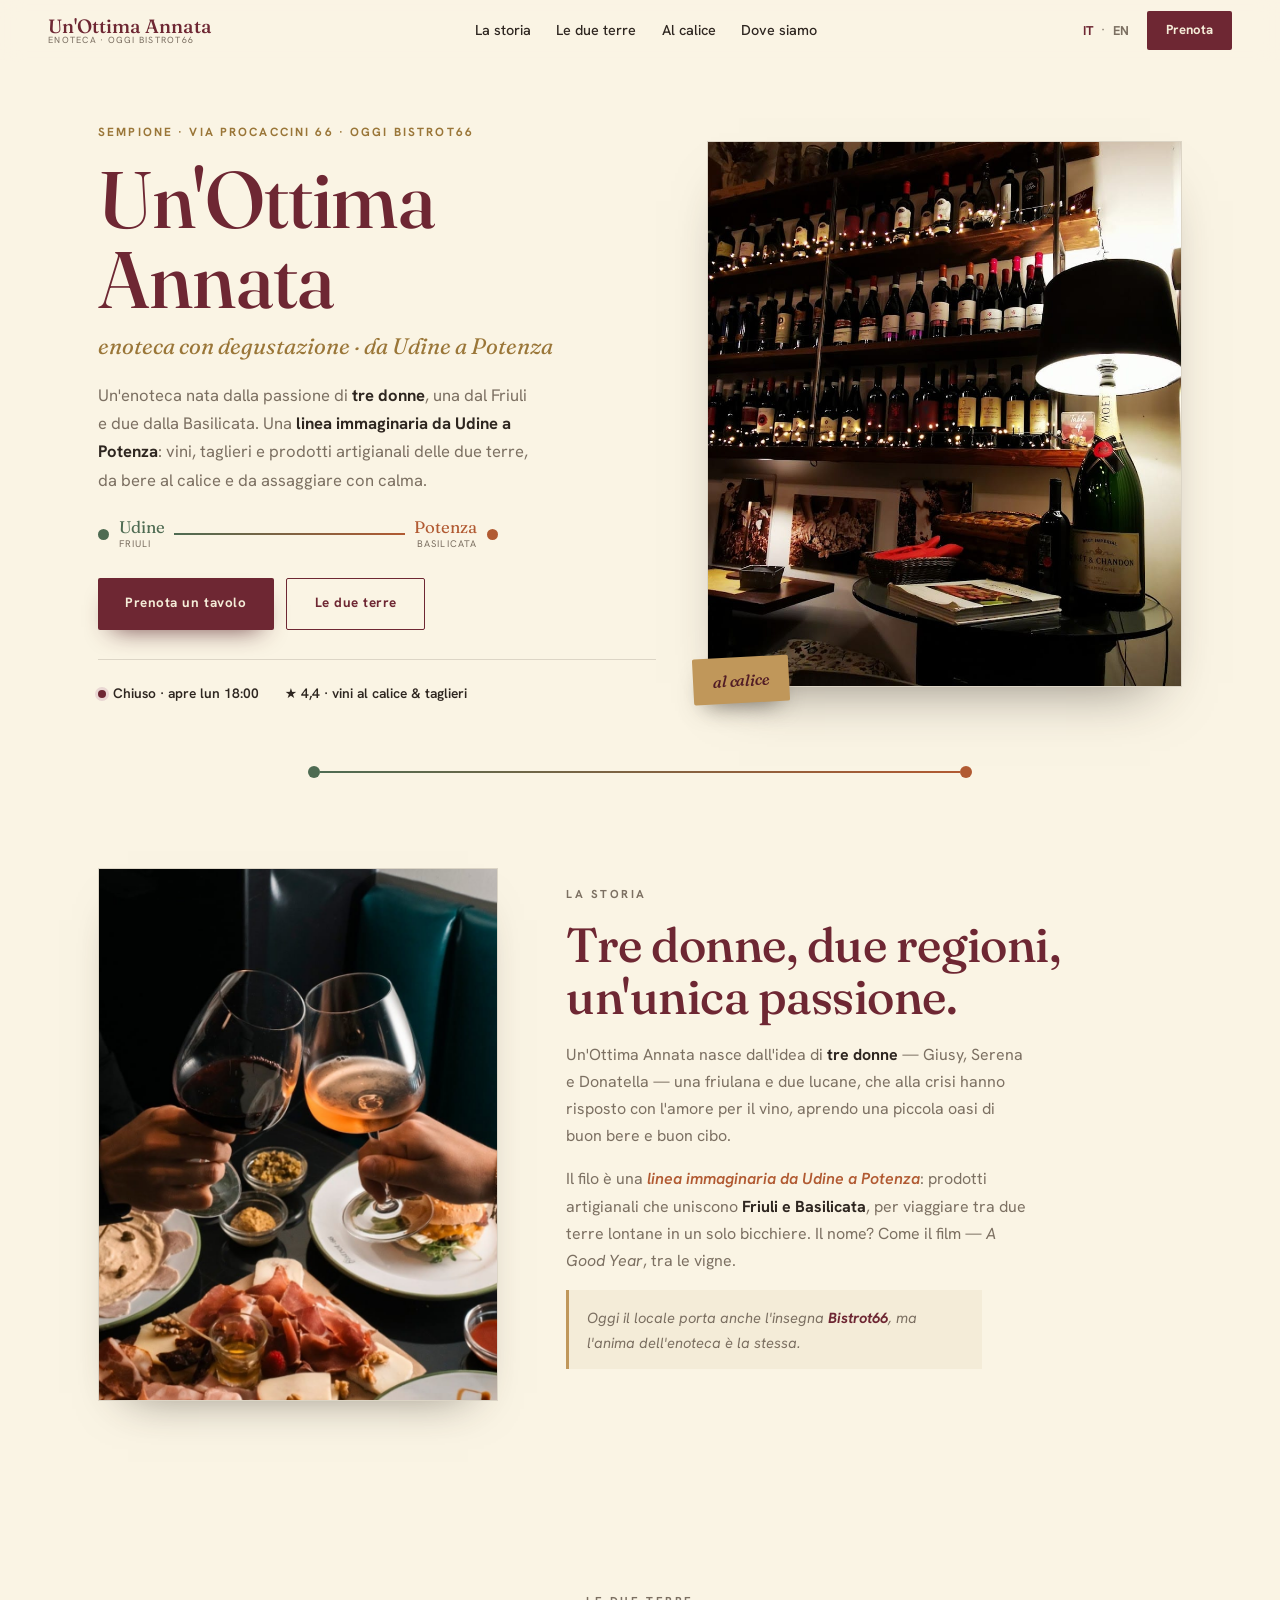
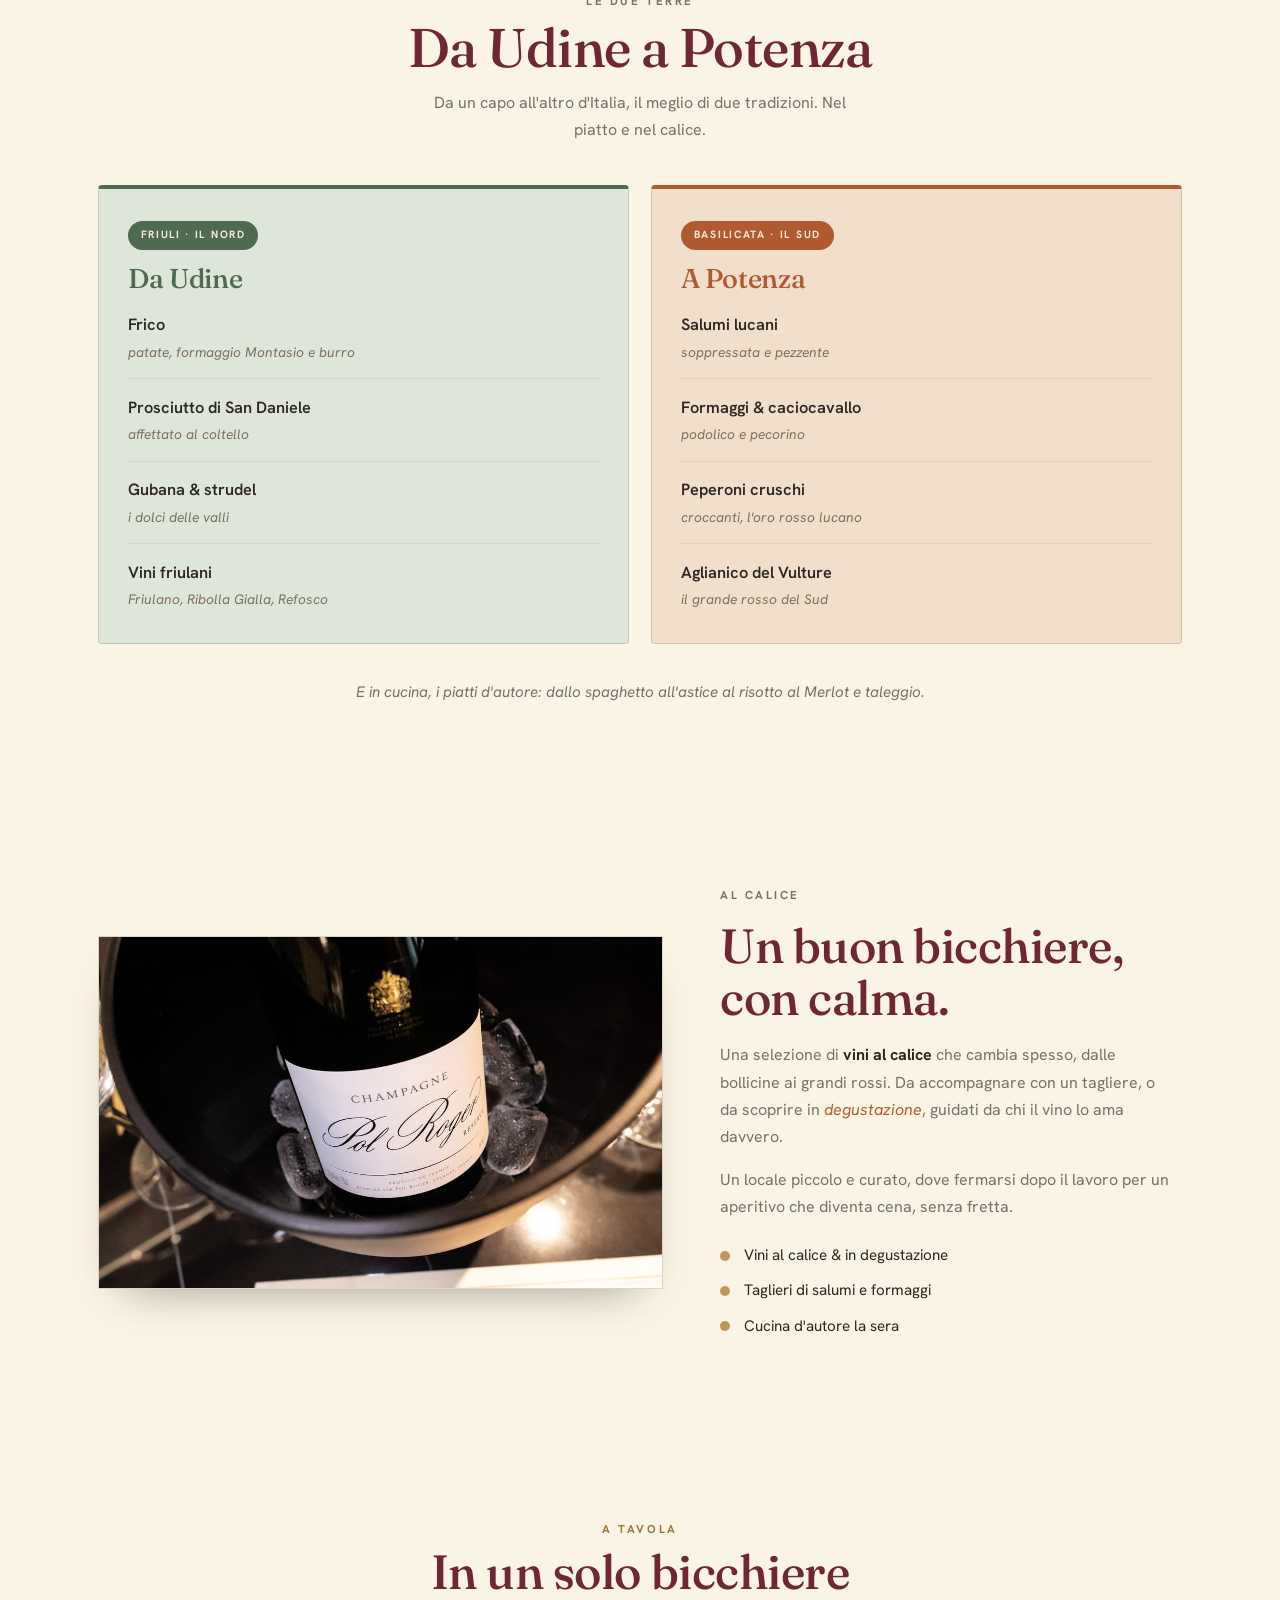
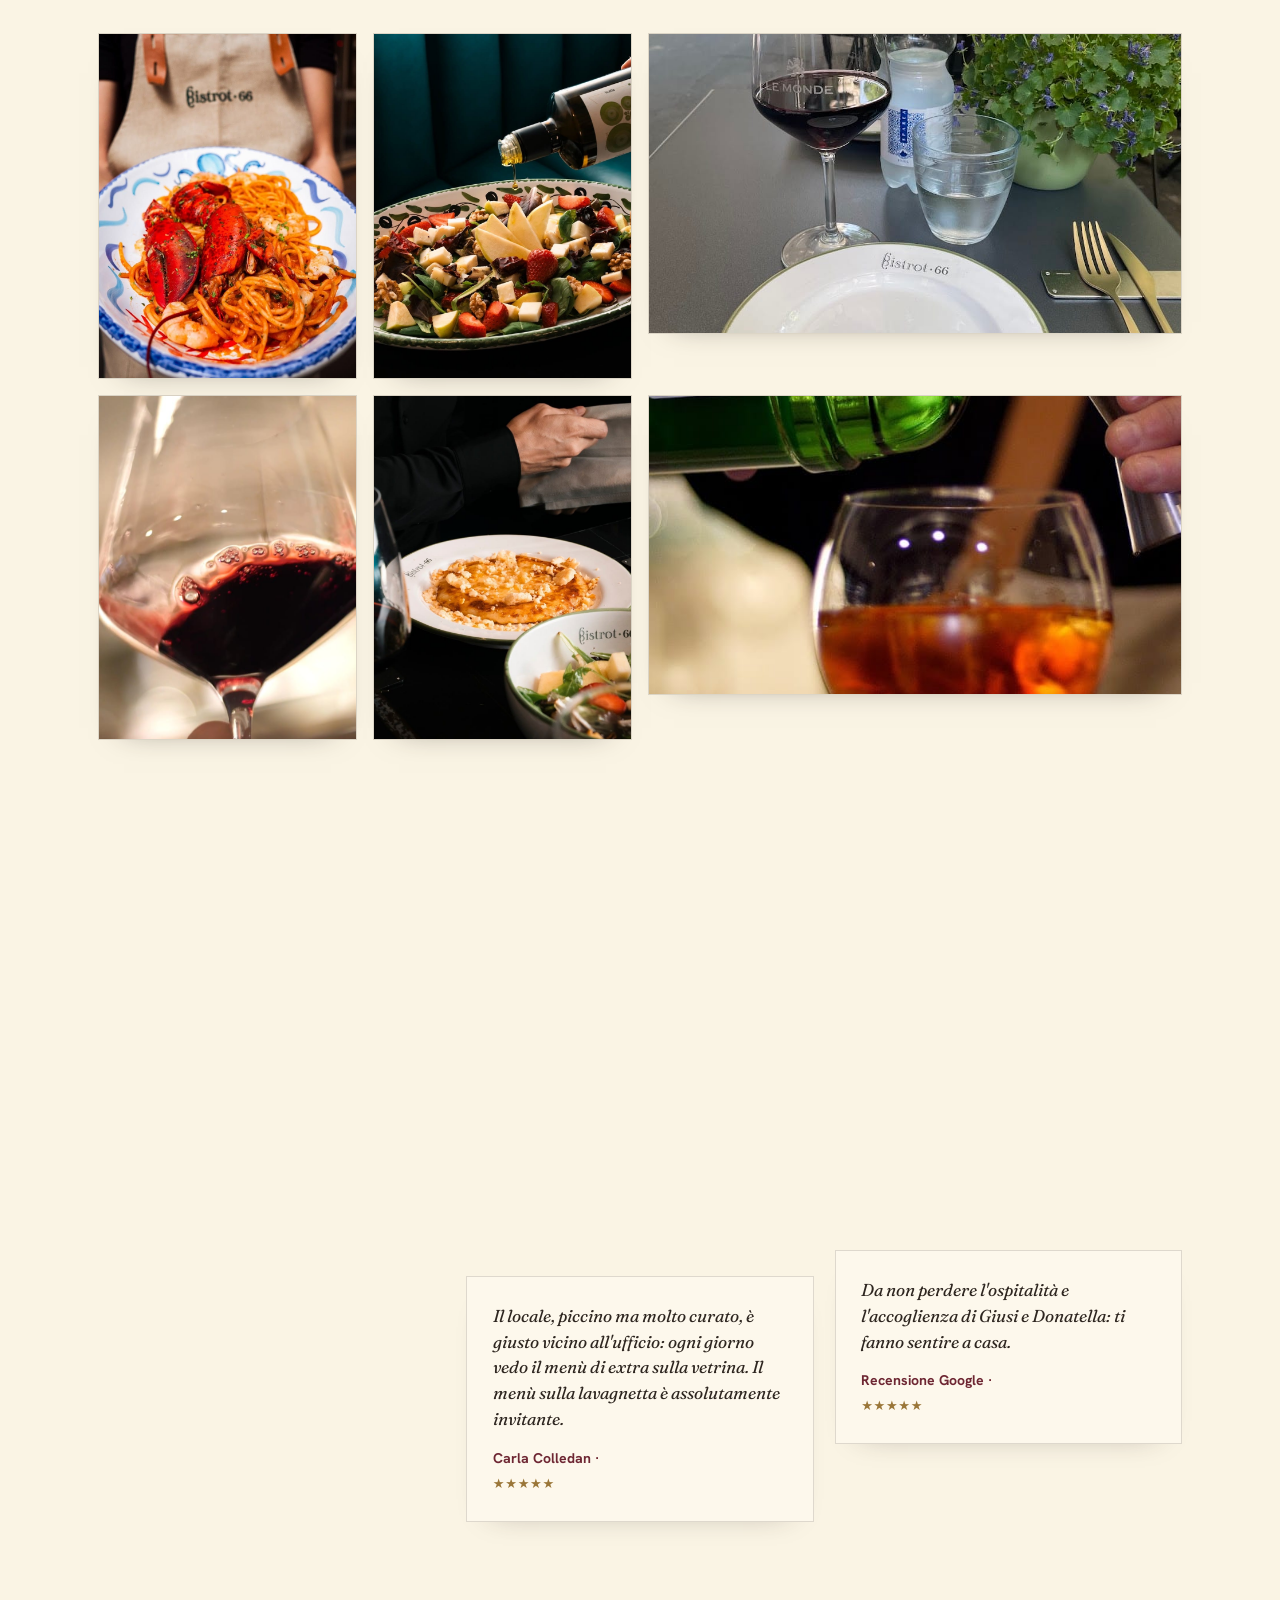
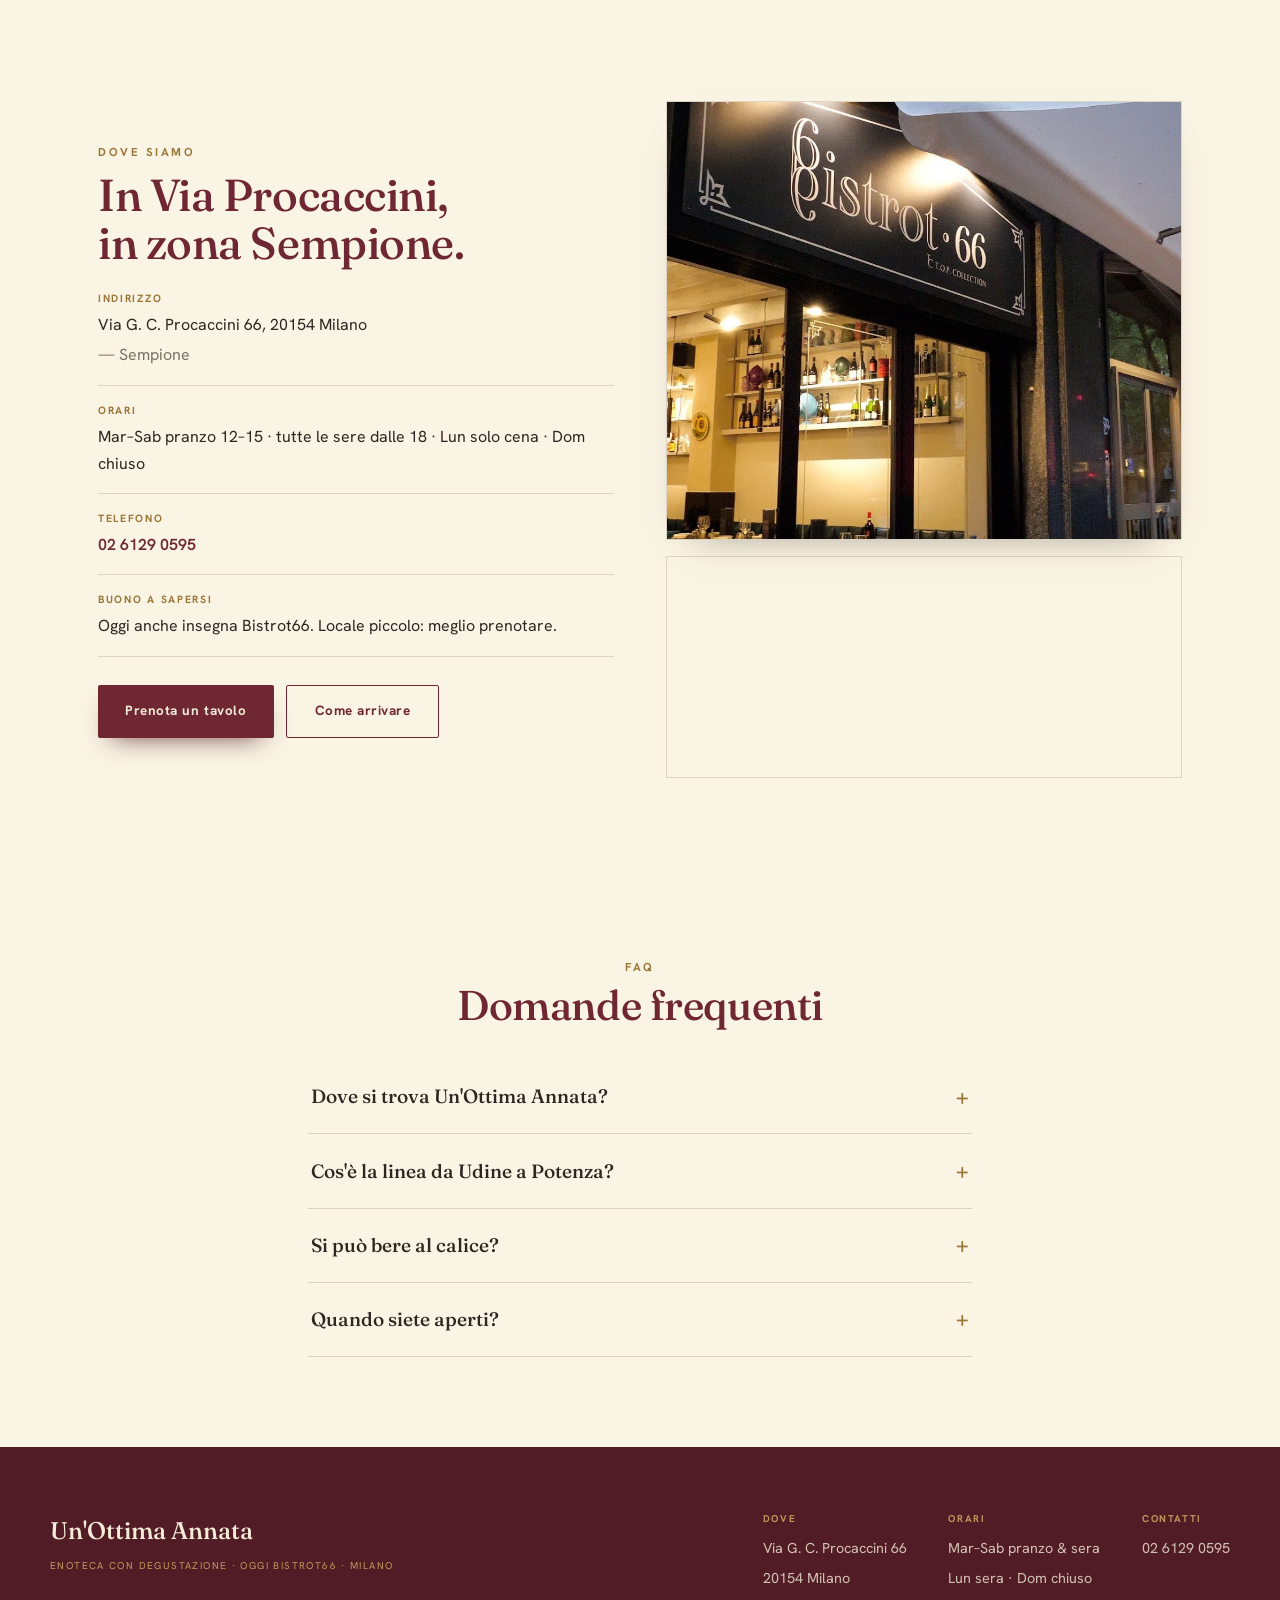
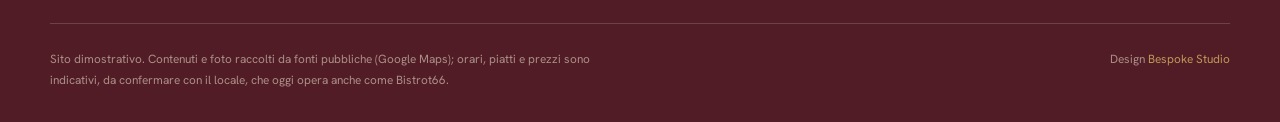
==== index.html @ d63e36a8 "Un'Ottima Annata — enoteca da Udine a Potenza (demo)" ====
<!DOCTYPE html>
<html lang="it">
<head>
<meta charset="UTF-8" />
<meta name="viewport" content="width=device-width, initial-scale=1.0" />
<title>Un'Ottima Annata — enoteca con degustazione, da Udine a Potenza · Milano</title>
<meta name="description" content="Un'Ottima Annata (oggi Bistrot66): enoteca con degustazione a conduzione femminile in Via Procaccini 66, Sempione, Milano. Una linea immaginaria da Udine a Potenza — vini, taglieri e prodotti artigianali di Friuli e Basilicata. Vini al calice e cucina d'autore. 4,4★." />
<link rel="canonical" href="https://rotenzark.github.io/un-ottima-annata/" />
<meta name="theme-color" content="#6E2733" />
<meta property="og:type" content="restaurant.restaurant" />
<meta property="og:site_name" content="Un'Ottima Annata" />
<meta property="og:title" content="Un'Ottima Annata — enoteca con degustazione, da Udine a Potenza" />
<meta property="og:description" content="Enoteca con degustazione a conduzione femminile. Una linea immaginaria da Udine a Potenza: vini e prodotti di Friuli e Basilicata. In Via Procaccini 66, oggi Bistrot66." />
<meta property="og:image" content="https://rotenzark.github.io/un-ottima-annata/img/og-image.jpg" />
<meta property="og:url" content="https://rotenzark.github.io/un-ottima-annata/" />
<meta property="og:locale" content="it_IT" />
<meta property="og:locale:alternate" content="en_US" />
<meta name="twitter:card" content="summary_large_image" />
<meta name="twitter:title" content="Un'Ottima Annata — da Udine a Potenza · Milano" />
<meta name="twitter:description" content="Enoteca con degustazione: vini e prodotti di Friuli e Basilicata. Via Procaccini 66, oggi Bistrot66." />
<meta name="twitter:image" content="https://rotenzark.github.io/un-ottima-annata/img/og-image.jpg" />
<link rel="icon" href="img/favicon.svg" type="image/svg+xml" />
<link rel="icon" href="img/favicon-32.png" sizes="32x32" type="image/png" />
<link rel="apple-touch-icon" href="img/apple-touch-icon.png" />
<link rel="preconnect" href="https://fonts.googleapis.com" />
<link rel="preconnect" href="https://fonts.gstatic.com" crossorigin />
<link href="https://fonts.googleapis.com/css2?family=Fraunces:ital,opsz,wght@0,9..144,400;0,9..144,500;0,9..144,600;1,9..144,400&family=Hanken+Grotesk:wght@400;500;600;700&display=swap" rel="stylesheet" />
<link rel="stylesheet" href="css/styles.css?v=1" />
<script type="application/ld+json">
{
  "@context": "https://schema.org", "@type": "Winery",
  "name": "Un'Ottima Annata",
  "alternateName": "Bistrot66",
  "description": "Enoteca con degustazione a conduzione femminile a Milano, in Via Procaccini 66 (oggi Bistrot66): una linea immaginaria da Udine a Potenza, con vini, taglieri e prodotti artigianali di Friuli e Basilicata, vini al calice e cucina d'autore.",
  "url": "https://rotenzark.github.io/un-ottima-annata/",
  "telephone": "+390261290595", "priceRange": "€€",
  "servesCuisine": ["Enoteca", "Friulana", "Lucana", "Italiana"],
  "image": "https://rotenzark.github.io/un-ottima-annata/img/wine-wall.jpg",
  "address": { "@type": "PostalAddress", "streetAddress": "Via Giulio Cesare Procaccini 66", "addressLocality": "Milano", "postalCode": "20154", "addressCountry": "IT" },
  "geo": { "@type": "GeoCoordinates", "latitude": 45.481353, "longitude": 9.166657 },
  "aggregateRating": { "@type": "AggregateRating", "ratingValue": "4.4", "reviewCount": "203" },
  "openingHoursSpecification": [
    { "@type": "OpeningHoursSpecification", "dayOfWeek": ["Tuesday","Wednesday","Thursday","Friday"], "opens": "12:00", "closes": "15:00" },
    { "@type": "OpeningHoursSpecification", "dayOfWeek": "Saturday", "opens": "12:00", "closes": "15:30" },
    { "@type": "OpeningHoursSpecification", "dayOfWeek": ["Monday","Tuesday","Wednesday","Thursday"], "opens": "18:00", "closes": "00:00" },
    { "@type": "OpeningHoursSpecification", "dayOfWeek": ["Friday","Saturday"], "opens": "18:00", "closes": "01:00" }
  ],
  "sameAs": ["https://bistrot66.it/", "https://www.facebook.com/enotecaunottimaannata/"]
}
</script>
<script type="application/ld+json">
{
  "@context": "https://schema.org", "@type": "FAQPage",
  "mainEntity": [
    { "@type": "Question", "name": "Dove si trova Un'Ottima Annata?", "acceptedAnswer": { "@type": "Answer", "text": "In Via Giulio Cesare Procaccini 66, in zona Sempione a Milano. Oggi il locale porta anche l'insegna Bistrot66." } },
    { "@type": "Question", "name": "Cos'è la linea da Udine a Potenza?", "acceptedAnswer": { "@type": "Answer", "text": "È l'idea con cui è nata l'enoteca: le fondatrici vengono dal Friuli e dalla Basilicata, e uniscono le due terre con vini e prodotti artigianali che vanno da Udine a Potenza — dal frico friulano ai salumi e formaggi lucani." } },
    { "@type": "Question", "name": "Si può bere al calice?", "acceptedAnswer": { "@type": "Answer", "text": "Sì: vini al calice in degustazione, oltre a taglieri e a una cucina d'autore che spazia dai piatti del territorio ai grandi classici." } },
    { "@type": "Question", "name": "Quando siete aperti?", "acceptedAnswer": { "@type": "Answer", "text": "Da martedì a sabato a pranzo (12–15) e tutte le sere dalle 18 a tarda notte; lunedì solo la sera. Domenica chiuso." } }
  ]
}
</script>
</head>
<body>

<div id="intro" aria-hidden="true">
  <div class="intro-mark"><span class="intro-line" aria-hidden="true"></span><span class="intro-name">Un'Ottima Annata</span><span class="intro-sub">enoteca · da Udine a Potenza</span></div>
  <button id="intro-skip" data-i18n="intro.skip">Entra →</button>
</div>

<header id="site-header">
  <a href="#top" class="brand" aria-label="Un'Ottima Annata — home">
    <span class="brand-txt"><b>Un'Ottima Annata</b><i data-i18n="brand.sub">enoteca · oggi Bistrot66</i></span>
  </a>
  <nav class="nav" aria-label="Navigazione">
    <a href="#storia" data-i18n="nav.storia">La storia</a>
    <a href="#terre" data-i18n="nav.terre">Le due terre</a>
    <a href="#calice" data-i18n="nav.calice">Al calice</a>
    <a href="#dove" data-i18n="nav.dove">Dove siamo</a>
  </nav>
  <div class="head-actions">
    <div class="lang" role="group" aria-label="Lingua"><button data-lang="it" class="active">IT</button><span>·</span><button data-lang="en">EN</button></div>
    <a class="btn-book" href="tel:+390261290595"><span data-i18n="cta.book">Prenota</span></a>
    <button id="burger" aria-label="Menu" aria-expanded="false"><span></span><span></span><span></span></button>
  </div>
</header>

<!-- HERO -->
<section id="top" class="hero">
  <div class="hero-copy">
    <p class="eyebrow reveal" data-i18n="hero.eyebrow">Sempione · Via Procaccini 66 · oggi Bistrot66</p>
    <h1 class="hero-title reveal reveal-d1">Un'Ottima<br>Annata</h1>
    <p class="hero-tag reveal reveal-d1" data-i18n="hero.tag">enoteca con degustazione · da Udine a Potenza</p>
    <p class="hero-sub reveal reveal-d2" data-i18n="hero.sub">Un'enoteca nata dalla passione di <b>tre donne</b>, una dal Friuli e due dalla Basilicata. Una <b>linea immaginaria da Udine a Potenza</b>: vini, taglieri e prodotti artigianali delle due terre, da bere al calice e da assaggiare con calma.</p>
    <div class="hero-line reveal reveal-d2" aria-hidden="true">
      <span class="hl-dot hl-friuli"></span><span class="hl-label hl-label--l">Udine<i>Friuli</i></span>
      <span class="hl-track"></span>
      <span class="hl-label hl-label--r">Potenza<i>Basilicata</i></span><span class="hl-dot hl-basilicata"></span>
    </div>
    <div class="hero-cta reveal reveal-d3">
      <a class="btn btn-solid" href="tel:+390261290595" data-i18n="hero.cta1">Prenota un tavolo</a>
      <a class="btn btn-line" href="#terre" data-i18n="hero.cta2">Le due terre</a>
    </div>
    <div class="hero-facts reveal reveal-d3">
      <span class="hf-live"><span id="live-dot"></span> <span id="live-text" data-i18n="hero.live">Controllo orari…</span></span>
      <span data-i18n="hero.f2">★ 4,4 · vini al calice &amp; taglieri</span>
    </div>
  </div>
  <div class="hero-media reveal reveal-d2">
    <figure class="hero-photo"><img src="img/wine-wall.jpg" alt="La parete dei vini dell'enoteca" width="900" height="1200" fetchpriority="high" /></figure>
    <span class="hero-badge" aria-hidden="true" data-i18n="hero.badge">al calice</span>
  </div>
</section>

<div class="line-rule" aria-hidden="true"><span class="lr-dot lr-friuli"></span><span class="lr-track"></span><span class="lr-dot lr-basilicata"></span></div>

<!-- STORIA -->
<section id="storia" class="section storia">
  <figure class="storia-photo reveal"><img src="img/toast.jpg" alt="Un brindisi all'enoteca" width="960" height="1200" loading="lazy" /></figure>
  <div class="storia-copy reveal reveal-d1">
    <p class="kicker" data-i18n="storia.kicker">La storia</p>
    <h2 data-i18n="storia.h2">Tre donne, due regioni,<br>un'unica passione.</h2>
    <p data-i18n="storia.p1">Un'Ottima Annata nasce dall'idea di <b>tre donne</b> — Giusy, Serena e Donatella — una friulana e due lucane, che alla crisi hanno risposto con l'amore per il vino, aprendo una piccola oasi di buon bere e buon cibo.</p>
    <p data-i18n="storia.p2">Il filo è una <em>linea immaginaria da Udine a Potenza</em>: prodotti artigianali che uniscono <b>Friuli e Basilicata</b>, per viaggiare tra due terre lontane in un solo bicchiere. Il nome? Come il film — <i>A Good Year</i>, tra le vigne.</p>
    <p class="storia-note" data-i18n="storia.note">Oggi il locale porta anche l'insegna <b>Bistrot66</b>, ma l'anima dell'enoteca è la stessa.</p>
  </div>
</section>

<!-- LE DUE TERRE · signature -->
<section id="terre" class="section terre">
  <div class="terre-head reveal">
    <p class="kicker" data-i18n="terre.kicker">Le due terre</p>
    <h2 data-i18n="terre.h2">Da Udine a Potenza</h2>
    <p data-i18n="terre.sub">Da un capo all'altro d'Italia, il meglio di due tradizioni. Nel piatto e nel calice.</p>
  </div>
  <div class="terre-grid">
    <div class="terra terra-friuli reveal">
      <span class="terra-tag" data-i18n="terra.friuli">Friuli · il Nord</span>
      <h3 data-i18n="terra.friuli.h">Da Udine</h3>
      <ul class="terra-list">
        <li><b data-i18n="tf.1t">Frico</b><span data-i18n="tf.1p">patate, formaggio Montasio e burro</span></li>
        <li><b data-i18n="tf.2t">Prosciutto di San Daniele</b><span data-i18n="tf.2p">affettato al coltello</span></li>
        <li><b data-i18n="tf.3t">Gubana &amp; strudel</b><span data-i18n="tf.3p">i dolci delle valli</span></li>
        <li><b data-i18n="tf.4t">Vini friulani</b><span data-i18n="tf.4p">Friulano, Ribolla Gialla, Refosco</span></li>
      </ul>
    </div>
    <div class="terra terra-basilicata reveal reveal-d1">
      <span class="terra-tag" data-i18n="terra.basilicata">Basilicata · il Sud</span>
      <h3 data-i18n="terra.basilicata.h">A Potenza</h3>
      <ul class="terra-list">
        <li><b data-i18n="tb.1t">Salumi lucani</b><span data-i18n="tb.1p">soppressata e pezzente</span></li>
        <li><b data-i18n="tb.2t">Formaggi &amp; caciocavallo</b><span data-i18n="tb.2p">podolico e pecorino</span></li>
        <li><b data-i18n="tb.3t">Peperoni cruschi</b><span data-i18n="tb.3p">croccanti, l'oro rosso lucano</span></li>
        <li><b data-i18n="tb.4t">Aglianico del Vulture</b><span data-i18n="tb.4p">il grande rosso del Sud</span></li>
      </ul>
    </div>
  </div>
  <p class="terre-note" data-i18n="terre.note">E in cucina, i piatti d'autore: dallo spaghetto all'astice al risotto al Merlot e taleggio.</p>
</section>

<!-- AL CALICE -->
<section id="calice" class="section calice">
  <figure class="calice-photo reveal"><img src="img/champagne.jpg" alt="Una bottiglia in fresco" width="1600" height="901" loading="lazy" /></figure>
  <div class="calice-copy reveal reveal-d1">
    <p class="kicker" data-i18n="calice.kicker">Al calice</p>
    <h2 data-i18n="calice.h2">Un buon bicchiere,<br>con calma.</h2>
    <p data-i18n="calice.p1">Una selezione di <b>vini al calice</b> che cambia spesso, dalle bollicine ai grandi rossi. Da accompagnare con un tagliere, o da scoprire in <em>degustazione</em>, guidati da chi il vino lo ama davvero.</p>
    <p data-i18n="calice.p2">Un locale piccolo e curato, dove fermarsi dopo il lavoro per un aperitivo che diventa cena, senza fretta.</p>
    <ul class="calice-tags">
      <li data-i18n="cl.1">Vini al calice &amp; in degustazione</li>
      <li data-i18n="cl.2">Taglieri di salumi e formaggi</li>
      <li data-i18n="cl.3">Cucina d'autore la sera</li>
    </ul>
  </div>
</section>

<!-- GALLERY -->
<section id="gallery" class="section gallery">
  <div class="gallery-head reveal"><p class="kicker" data-i18n="gallery.kicker">A tavola</p><h2 data-i18n="gallery.h2">In un solo bicchiere</h2></div>
  <div class="gallery-grid">
    <figure class="g-item" data-full="img/astice.jpg"><img src="img/astice.jpg" alt="Spaghetti all'astice" width="960" height="1200" loading="lazy" /></figure>
    <figure class="g-item" data-full="img/salad.jpg"><img src="img/salad.jpg" alt="Insalata con frutta e formaggio" width="960" height="1200" loading="lazy" /></figure>
    <figure class="g-item g-wide" data-full="img/table.jpg"><img src="img/table.jpg" alt="Il tavolo apparecchiato con il vino" width="900" height="1200" loading="lazy" /></figure>
    <figure class="g-item" data-full="img/red-wine.jpg"><img src="img/red-wine.jpg" alt="Un calice di rosso" width="675" height="1200" loading="lazy" /></figure>
    <figure class="g-item" data-full="img/pasta.jpg"><img src="img/pasta.jpg" alt="Un primo con un calice di vino" width="960" height="1200" loading="lazy" /></figure>
    <figure class="g-item g-wide" data-full="img/pour.jpg"><img src="img/pour.jpg" alt="Un calice versato al banco" width="675" height="1200" loading="lazy" /></figure>
  </div>
</section>

<!-- RECENSIONI -->
<section id="recensioni" class="section recensioni">
  <div class="rev-head reveal"><p class="kicker" data-i18n="rev.kicker">Le voci</p><h2 data-i18n="rev.h2">4,4 ★ · «intimo e accogliente»</h2></div>
  <div class="rev-grid">
    <blockquote class="rev reveal"><p>Se cerchi un posto dove mangiare davvero bene in una posizione eccellente, è una scelta che non delude. Il locale è intimo e accogliente, perfetto per un'esperienza rilassata ma curata nei dettagli.</p><cite>Silvia Maggioni · <span>★★★★★</span></cite></blockquote>
    <blockquote class="rev reveal reveal-d1"><p>Location accogliente, cibo delizioso con proposte che spaziano dalla cucina italiana a quella internazionale. Un piccolo indirizzo da tenere stretto.</p><cite>Matteo Muscella · <span>★★★★★</span></cite></blockquote>
    <blockquote class="rev reveal reveal-d2"><p>Il locale, piccino ma molto curato, è giusto vicino all'ufficio: ogni giorno vedo il menù di extra sulla vetrina. Il menù sulla lavagnetta è assolutamente invitante.</p><cite>Carla Colledan · <span>★★★★★</span></cite></blockquote>
    <blockquote class="rev reveal"><p>Enoteca con vini pregiati, cibi e taglieri ottimi. Tornerò di sicuro con le mie amiche.</p><cite data-i18n="rev.g1">Recensione Google · <span>★★★★★</span></cite></blockquote>
    <blockquote class="rev reveal reveal-d1"><p>Da non perdere l'ospitalità e l'accoglienza di Giusi e Donatella: ti fanno sentire a casa.</p><cite data-i18n="rev.g2">Recensione Google · <span>★★★★★</span></cite></blockquote>
  </div>
</section>

<!-- DOVE -->
<section id="dove" class="section dove">
  <div class="dove-grid">
    <div class="dove-info reveal">
      <p class="kicker" data-i18n="dove.kicker">Dove siamo</p>
      <h2 data-i18n="dove.h2">In Via Procaccini,<br>in zona Sempione.</h2>
      <ul class="dove-list">
        <li><b data-i18n="dove.addr">Indirizzo</b> Via G. C. Procaccini 66, 20154 Milano <span class="dim" data-i18n="dove.addr2">— Sempione</span></li>
        <li><b data-i18n="dove.hours">Orari</b> <span data-i18n="dove.hoursv">Mar–Sab pranzo 12–15 · tutte le sere dalle 18 · Lun solo cena · Dom chiuso</span></li>
        <li><b data-i18n="dove.phone">Telefono</b> <a href="tel:+390261290595">02 6129 0595</a></li>
        <li><b data-i18n="dove.note">Buono a sapersi</b> <span data-i18n="dove.notev">Oggi anche insegna Bistrot66. Locale piccolo: meglio prenotare.</span></li>
      </ul>
      <div class="dove-cta">
        <a class="btn btn-solid" href="tel:+390261290595" data-i18n="dove.call">Prenota un tavolo</a>
        <a class="btn btn-line" href="https://www.google.com/maps/dir/?api=1&destination=Bistrot66+Via+Procaccini+66+Milano" target="_blank" rel="noopener" data-i18n="dove.route">Come arrivare</a>
      </div>
    </div>
    <div class="dove-side reveal">
      <figure class="dove-photo"><img src="img/facciata.jpg" alt="L'ingresso del locale in Via Procaccini (insegna Bistrot66)" width="960" height="1200" loading="lazy" /></figure>
      <div class="dove-map"><iframe title="Mappa Un'Ottima Annata / Bistrot66" src="https://www.google.com/maps?q=Bistrot66+Via+Procaccini+66+Milano&output=embed" loading="lazy" referrerpolicy="no-referrer-when-downgrade"></iframe></div>
    </div>
  </div>
</section>

<!-- FAQ -->
<section id="faq" class="section faq">
  <div class="faq-head reveal"><p class="kicker">FAQ</p><h2 data-i18n="faq.h2">Domande frequenti</h2></div>
  <div class="faq-list reveal">
    <details><summary data-i18n="faq.q1">Dove si trova Un'Ottima Annata?</summary><p data-i18n="faq.a1">In Via Giulio Cesare Procaccini 66, in zona Sempione a Milano. Oggi il locale porta anche l'insegna Bistrot66.</p></details>
    <details><summary data-i18n="faq.q2">Cos'è la linea da Udine a Potenza?</summary><p data-i18n="faq.a2">È l'idea con cui è nata l'enoteca: le fondatrici vengono dal Friuli e dalla Basilicata, e uniscono le due terre con vini e prodotti artigianali che vanno da Udine a Potenza — dal frico friulano ai salumi e formaggi lucani.</p></details>
    <details><summary data-i18n="faq.q3">Si può bere al calice?</summary><p data-i18n="faq.a3">Sì: vini al calice in degustazione, oltre a taglieri e a una cucina d'autore che spazia dai piatti del territorio ai grandi classici.</p></details>
    <details><summary data-i18n="faq.q4">Quando siete aperti?</summary><p data-i18n="faq.a4">Da martedì a sabato a pranzo (12–15) e tutte le sere dalle 18 a tarda notte; lunedì solo la sera. Domenica chiuso.</p></details>
  </div>
</section>

<footer id="site-footer">
  <div class="foot-main">
    <div class="foot-brand"><b>Un'Ottima Annata</b><i data-i18n="foot.sub">Enoteca con degustazione · oggi Bistrot66 · Milano</i></div>
    <div class="foot-cols">
      <div><b data-i18n="foot.where">Dove</b><span>Via G. C. Procaccini 66</span><span>20154 Milano</span></div>
      <div><b data-i18n="foot.hours">Orari</b><span data-i18n="foot.hours2">Mar–Sab pranzo &amp; sera</span><span data-i18n="foot.hours3">Lun sera · Dom chiuso</span></div>
      <div><b data-i18n="foot.contact">Contatti</b><a href="tel:+390261290595">02 6129 0595</a></div>
    </div>
  </div>
  <div class="foot-bottom">
    <p data-i18n="foot.disclaimer">Sito dimostrativo. Contenuti e foto raccolti da fonti pubbliche (Google Maps); orari, piatti e prezzi sono indicativi, da confermare con il locale, che oggi opera anche come Bistrot66.</p>
    <p class="foot-credit">Design <a href="https://bespokestud.io" target="_blank" rel="noopener">Bespoke Studio</a></p>
  </div>
</footer>

<nav class="action-bar" aria-label="Azioni rapide">
  <a href="tel:+390261290595"><span data-i18n="ab.call">Prenota</span></a>
  <a href="#terre"><span data-i18n="ab.terre">Le due terre</span></a>
  <a href="https://www.google.com/maps/dir/?api=1&destination=Bistrot66+Via+Procaccini+66+Milano" target="_blank" rel="noopener"><span data-i18n="ab.route">Indicazioni</span></a>
</nav>

<div id="lightbox" aria-hidden="true"><button id="lb-close" aria-label="Chiudi">✕</button><img id="lb-img" src="" alt="" /></div>
<script src="js/main.js?v=1"></script>
</body>
</html>
---- css/styles.css ----
/* ===== UN'OTTIMA ANNATA · styles.css ===== */
:root{
  --wine:#6E2733; --wine-deep:#511C25; --wine-soft:#EAD7D3;
  --friuli:#4E6B52; --friuli-soft:#DEE6DA;
  --basilicata:#B15A32; --basilicata-soft:#F1DECB;
  --cream:#F4ECD8; --paper:#FAF4E4; --card:#FDF8EC;
  --gold:#C0975A; --gold-deep:#9A7638;
  --ink:#2E2620; --muted:#7C7062; --line:rgba(46,38,32,.15);
  --disp:'Fraunces',Georgia,serif;
  --sans:'Hanken Grotesk',system-ui,-apple-system,sans-serif;
  --wrap:1180px;
}
*{margin:0;padding:0;box-sizing:border-box}
html{scroll-behavior:smooth;overflow-x:clip;-webkit-text-size-adjust:100%}
body{font-family:var(--sans);background:var(--paper);color:var(--ink);line-height:1.7;-webkit-font-smoothing:antialiased;overflow-x:clip}
img{max-width:100%;display:block}
a{color:inherit;text-decoration:none}
h1,h2,h3{font-family:var(--disp);font-weight:500;line-height:1.08;letter-spacing:-.01em}
em{font-style:italic}
.section{padding:clamp(3.2rem,7vw,6rem) clamp(1.15rem,5vw,3rem);max-width:var(--wrap);margin:0 auto;overflow-x:clip}
.kicker{font-family:var(--sans);font-size:.72rem;font-weight:700;letter-spacing:.22em;text-transform:uppercase;color:var(--gold-deep)}
.eyebrow{font-family:var(--sans);font-size:.74rem;font-weight:700;letter-spacing:.18em;text-transform:uppercase;color:var(--gold-deep)}

/* Udine <-> Potenza line signature */
.line-rule{max-width:760px;margin:0 auto;display:flex;align-items:center;padding:0 clamp(1.15rem,5vw,3rem)}
.lr-track{flex:1;height:2px;background:linear-gradient(90deg,var(--friuli),var(--basilicata))}
.lr-dot{width:12px;height:12px;border-radius:50%;flex:none}
.lr-friuli{background:var(--friuli)}.lr-basilicata{background:var(--basilicata)}
.hero-line{display:flex;align-items:center;gap:.6rem;margin-top:1.6rem;max-width:400px}
.hl-track{flex:1;height:2px;background:linear-gradient(90deg,var(--friuli),var(--basilicata))}
.hl-dot{width:11px;height:11px;border-radius:50%;flex:none}
.hl-friuli{background:var(--friuli)}.hl-basilicata{background:var(--basilicata)}
.hl-label{display:flex;flex-direction:column;font-family:var(--disp);font-size:1.05rem;color:var(--ink);line-height:1}
.hl-label i{font-family:var(--sans);font-style:normal;font-size:.6rem;letter-spacing:.12em;text-transform:uppercase;color:var(--muted);margin-top:.2rem}
.hl-label--l{color:var(--friuli)}.hl-label--r{color:var(--basilicata);text-align:right}

/* buttons */
.btn{display:inline-flex;align-items:center;gap:.5rem;font-family:var(--sans);font-weight:700;font-size:.84rem;letter-spacing:.04em;padding:.85rem 1.7rem;border-radius:2px;transition:transform .18s,background .18s,color .18s,box-shadow .18s;cursor:pointer;white-space:nowrap}
.btn-solid{background:var(--wine);color:var(--cream);box-shadow:0 12px 26px -14px rgba(81,28,37,.9)}
.btn-solid:hover{background:var(--wine-deep);transform:translateY(-2px)}
.btn-line{border:1.5px solid var(--wine);color:var(--wine)}
.btn-line:hover{background:var(--wine);color:var(--cream);transform:translateY(-2px)}

/* ===== INTRO ===== */
#intro{position:fixed;inset:0;z-index:120;background:var(--wine-deep);display:flex;flex-direction:column;align-items:center;justify-content:center;gap:.9rem;transition:opacity .7s ease,visibility .7s}
#intro.done{opacity:0;visibility:hidden}
.intro-mark{display:flex;flex-direction:column;align-items:center;gap:.4rem;animation:fadeUp .8s ease both;text-align:center}
.intro-line{width:120px;height:2px;background:linear-gradient(90deg,var(--friuli),var(--basilicata));position:relative}
.intro-line::before,.intro-line::after{content:"";position:absolute;top:50%;transform:translateY(-50%);width:9px;height:9px;border-radius:50%}
.intro-line::before{left:-4px;background:var(--friuli)}.intro-line::after{right:-4px;background:var(--basilicata)}
.intro-name{font-family:var(--disp);font-weight:500;font-size:clamp(2rem,6vw,3.2rem);color:var(--cream)}
.intro-sub{font-family:var(--sans);font-size:.78rem;letter-spacing:.24em;text-transform:uppercase;color:var(--gold)}
#intro-skip{margin-top:.4rem;background:none;border:1px solid rgba(244,236,216,.4);color:var(--cream);padding:.5rem 1.3rem;border-radius:2px;font-family:var(--sans);font-weight:600;font-size:.84rem;cursor:pointer;transition:background .2s}
#intro-skip:hover{background:rgba(244,236,216,.14)}
@keyframes fadeUp{from{opacity:0;transform:translateY(12px)}to{opacity:1;transform:none}}

/* ===== HEADER ===== */
#site-header{position:sticky;top:0;z-index:90;display:flex;align-items:center;justify-content:space-between;gap:1rem;padding:.7rem clamp(1.15rem,5vw,3rem);background:rgba(250,244,228,.92);backdrop-filter:blur(11px);border-bottom:1px solid transparent;transition:border-color .3s}
#site-header.scrolled{border-color:var(--line)}
.brand-txt{display:flex;flex-direction:column;line-height:1.05}
.brand-txt b{font-family:var(--disp);font-size:1.2rem;font-weight:500;color:var(--wine)}
.brand-txt i{font-family:var(--sans);font-style:normal;font-size:.56rem;letter-spacing:.14em;text-transform:uppercase;color:var(--muted)}
.nav{display:flex;gap:1.6rem}
.nav a{font-size:.9rem;font-weight:500;color:var(--ink);position:relative;padding:.2rem 0}
.nav a::after{content:"";position:absolute;left:0;bottom:-2px;width:0;height:2px;background:var(--gold);transition:width .25s}
.nav a:hover::after{width:100%}
.head-actions{display:flex;align-items:center;gap:.9rem}
.lang{display:flex;align-items:center;gap:.3rem;font-size:.8rem;color:var(--muted)}
.lang button{background:none;border:none;font-family:var(--sans);font-weight:700;font-size:.8rem;color:var(--muted);cursor:pointer;padding:.1rem .2rem}
.lang button.active{color:var(--wine)}
.btn-book{background:var(--wine);color:var(--cream);padding:.5rem 1.2rem;border-radius:2px;font-family:var(--sans);font-size:.82rem;font-weight:700;transition:background .2s,transform .2s}
.btn-book:hover{background:var(--wine-deep);transform:translateY(-1px)}
#burger{display:none;flex-direction:column;gap:5px;background:none;border:none;cursor:pointer;padding:.3rem}
#burger span{width:23px;height:2px;background:var(--ink);transition:.3s}
#burger[aria-expanded="true"] span:nth-child(1){transform:translateY(7px) rotate(45deg)}
#burger[aria-expanded="true"] span:nth-child(2){opacity:0}
#burger[aria-expanded="true"] span:nth-child(3){transform:translateY(-7px) rotate(-45deg)}

/* ===== HERO ===== */
.hero{max-width:var(--wrap);margin:0 auto;padding:clamp(2rem,5vw,3.8rem) clamp(1.15rem,5vw,3rem);display:grid;grid-template-columns:1.08fr .92fr;gap:clamp(1.6rem,4vw,3.4rem);align-items:center}
.eyebrow{margin-bottom:1rem}
.hero-title{font-family:var(--disp);font-weight:500;font-size:clamp(2.8rem,7vw,5rem);color:var(--wine);line-height:1}
.hero-tag{font-family:var(--disp);font-style:italic;font-size:clamp(1.05rem,2.4vw,1.4rem);color:var(--gold-deep);margin-top:.5rem}
.hero-sub{font-size:1.04rem;color:var(--muted);max-width:48ch;margin-top:1rem}
.hero-sub b{color:var(--ink)}
.hero-cta{display:flex;gap:.8rem;flex-wrap:wrap;margin-top:1.8rem}
.hero-facts{display:flex;gap:1.6rem;flex-wrap:wrap;margin-top:1.8rem;padding-top:1.4rem;border-top:1px solid var(--line);font-size:.86rem;font-weight:600}
.hf-live{display:inline-flex;align-items:center;gap:.45rem}
#live-dot{width:8px;height:8px;border-radius:50%;background:var(--muted);flex:none}
#live-dot.open{background:var(--friuli);box-shadow:0 0 0 3px var(--friuli-soft)}
#live-dot.closed{background:var(--wine);box-shadow:0 0 0 3px var(--wine-soft)}
.hero-media{position:relative}
.hero-photo{overflow:hidden;aspect-ratio:4/4.6;box-shadow:0 28px 56px -32px rgba(46,38,32,.6);border:1px solid var(--line)}
.hero-photo img{width:100%;height:100%;object-fit:cover}
.hero-badge{position:absolute;left:-14px;bottom:-16px;background:var(--gold);color:var(--wine-deep);font-family:var(--disp);font-style:italic;font-weight:500;font-size:1rem;padding:.6rem 1.2rem;border-radius:2px;box-shadow:0 12px 24px -12px rgba(46,38,32,.7);transform:rotate(-3deg)}

/* ===== STORIA ===== */
.storia{display:grid;grid-template-columns:.8fr 1.2fr;gap:clamp(1.8rem,5vw,3.6rem);align-items:center}
.storia-photo{overflow:hidden;aspect-ratio:3/4;box-shadow:0 22px 46px -30px rgba(46,38,32,.6);border:1px solid var(--line);max-width:400px}
.storia-photo img{width:100%;height:100%;object-fit:cover}
.storia-copy h2{font-size:clamp(2rem,4.8vw,3rem);color:var(--wine);margin:.7rem 0 1.1rem}
.storia-copy p{color:var(--muted);margin-bottom:1rem;max-width:52ch}
.storia-copy b{color:var(--ink)}
.storia-copy em{color:var(--basilicata);font-style:italic;font-weight:600}
.storia-note{font-size:.92rem;color:var(--muted);font-style:italic;padding:.9rem 1.1rem;background:var(--cream);border-left:3px solid var(--gold);margin-top:.4rem!important}
.storia-note b{color:var(--wine)}

/* ===== LE DUE TERRE ===== */
.terre-head{text-align:center;margin-bottom:2.6rem}
.terre-head h2{font-size:clamp(2.2rem,5.5vw,3.4rem);color:var(--wine);margin-top:.5rem}
.terre-head p{color:var(--muted);max-width:50ch;margin:.7rem auto 0}
.terre-grid{display:grid;grid-template-columns:1fr 1fr;gap:1.4rem;position:relative}
.terra{border-radius:4px;padding:1.9rem 1.8rem 2rem;border:1px solid var(--line)}
.terra-friuli{background:var(--friuli-soft);border-top:4px solid var(--friuli)}
.terra-basilicata{background:var(--basilicata-soft);border-top:4px solid var(--basilicata)}
.terra-tag{display:inline-block;font-family:var(--sans);font-size:.66rem;font-weight:700;letter-spacing:.16em;text-transform:uppercase;padding:.35rem .8rem;border-radius:999px;margin-bottom:.9rem}
.terra-friuli .terra-tag{background:var(--friuli);color:var(--cream)}
.terra-basilicata .terra-tag{background:var(--basilicata);color:var(--cream)}
.terra h3{font-family:var(--disp);font-size:1.7rem;margin-bottom:1.1rem}
.terra-friuli h3{color:var(--friuli)}
.terra-basilicata h3{color:var(--basilicata)}
.terra-list{list-style:none;display:flex;flex-direction:column;gap:.9rem}
.terra-list li{display:flex;flex-direction:column;gap:.1rem;padding-bottom:.9rem;border-bottom:1px dotted var(--line)}
.terra-list li:last-child{border-bottom:none;padding-bottom:0}
.terra-list b{font-family:var(--sans);font-weight:600;font-size:1.02rem;color:var(--ink)}
.terra-list span{font-size:.86rem;color:var(--muted);font-style:italic}
.terre-note{text-align:center;margin-top:2.2rem;font-size:.95rem;color:var(--muted);font-style:italic}

/* ===== AL CALICE ===== */
.calice{display:grid;grid-template-columns:1.1fr .9fr;gap:clamp(1.8rem,5vw,3.6rem);align-items:center}
.calice-photo{overflow:hidden;aspect-ratio:16/10;box-shadow:0 22px 46px -30px rgba(46,38,32,.6);border:1px solid var(--line)}
.calice-photo img{width:100%;height:100%;object-fit:cover}
.calice-copy h2{font-size:clamp(2rem,4.6vw,3rem);color:var(--wine);margin:.7rem 0 1.1rem}
.calice-copy p{color:var(--muted);margin-bottom:1rem;max-width:50ch}
.calice-copy b{color:var(--ink)}
.calice-copy em{color:var(--basilicata);font-style:italic}
.calice-tags{list-style:none;display:flex;flex-direction:column;gap:.6rem;margin-top:1.4rem}
.calice-tags li{font-size:.95rem;color:var(--ink);padding-left:1.5rem;position:relative}
.calice-tags li::before{content:"";position:absolute;left:0;top:.5em;width:10px;height:10px;border-radius:50%;background:var(--gold)}

/* ===== GALLERY ===== */
.gallery-head{text-align:center;margin-bottom:2.2rem}
.gallery-head h2{font-size:clamp(2rem,5vw,3rem);color:var(--wine);margin-top:.5rem}
.gallery-grid{display:grid;grid-template-columns:repeat(4,1fr);gap:1rem}
.g-item{overflow:hidden;cursor:pointer;aspect-ratio:3/4;box-shadow:0 14px 30px -26px rgba(46,38,32,.55);border:1px solid var(--line)}
.g-item.g-wide{grid-column:span 2;aspect-ratio:16/9}
.g-item img{width:100%;height:100%;object-fit:cover;transition:transform .5s}
.g-item:hover img{transform:scale(1.05)}

/* ===== RECENSIONI ===== */
.recensioni{text-align:center}
.rev-head{margin-bottom:2.4rem}
.rev-head h2{font-size:clamp(1.8rem,4.6vw,2.9rem);color:var(--wine);margin-top:.5rem}
.rev-grid{columns:3;column-gap:1.3rem;text-align:left}
.rev{break-inside:avoid;margin-bottom:1.3rem;background:var(--card);border:1px solid var(--line);padding:1.6rem;box-shadow:0 14px 30px -26px rgba(46,38,32,.4)}
.rev p{font-family:var(--disp);font-size:1.08rem;line-height:1.5;color:var(--ink);margin-bottom:.9rem;font-style:italic}
.rev cite{font-style:normal;font-family:var(--sans);font-weight:700;font-size:.88rem;color:var(--wine);display:flex;flex-direction:column;gap:.15rem}
.rev cite span{color:var(--gold-deep);letter-spacing:.05em;font-size:.82rem}

/* ===== DOVE ===== */
.dove-grid{display:grid;grid-template-columns:1fr 1fr;gap:clamp(1.6rem,4vw,3.4rem);align-items:center}
.dove-info h2{font-size:clamp(1.8rem,4.4vw,2.8rem);color:var(--wine);margin:.6rem 0 1.4rem}
.dove-list{list-style:none;display:flex;flex-direction:column;gap:1rem;margin-bottom:1.8rem}
.dove-list li{display:flex;flex-direction:column;gap:.2rem;font-size:1rem;padding-bottom:1rem;border-bottom:1px solid var(--line)}
.dove-list b{font-family:var(--sans);font-size:.66rem;font-weight:700;letter-spacing:.16em;text-transform:uppercase;color:var(--gold-deep)}
.dove-list a{color:var(--wine);font-weight:600}
.dove-list .dim{color:var(--muted)}
.dove-cta{display:flex;gap:.8rem;flex-wrap:wrap}
.dove-side{display:flex;flex-direction:column;gap:1rem}
.dove-photo{overflow:hidden;aspect-ratio:4/3.4;box-shadow:0 18px 40px -30px rgba(46,38,32,.6);border:1px solid var(--line)}
.dove-photo img{width:100%;height:100%;object-fit:cover}
.dove-map{overflow:hidden;border:1px solid var(--line)}
.dove-map iframe{width:100%;height:100%;min-height:220px;border:0;display:block;filter:sepia(.12) saturate(1.05)}

/* ===== FAQ ===== */
.faq{max-width:760px}
.faq-head{text-align:center;margin-bottom:2rem}
.faq-head h2{font-size:clamp(1.8rem,4vw,2.6rem);color:var(--wine);margin-top:.4rem}
.faq-list details{border-bottom:1px solid var(--line);padding:1.1rem .2rem}
.faq-list summary{font-family:var(--disp);font-size:1.2rem;font-weight:500;color:var(--ink);cursor:pointer;list-style:none;display:flex;justify-content:space-between;align-items:center;gap:1rem}
.faq-list summary::-webkit-details-marker{display:none}
.faq-list summary::after{content:"+";font-family:var(--sans);color:var(--gold-deep);font-size:1.4rem;transition:transform .25s}
.faq-list details[open] summary::after{transform:rotate(45deg)}
.faq-list p{color:var(--muted);margin-top:.7rem;font-size:.98rem}

/* ===== FOOTER ===== */
#site-footer{background:var(--wine-deep);color:rgba(244,236,216,.8);padding:clamp(2.6rem,6vw,4rem) clamp(1.15rem,5vw,3rem) 2rem}
.foot-main{max-width:var(--wrap);margin:0 auto;display:flex;justify-content:space-between;gap:2rem;flex-wrap:wrap;padding-bottom:2rem;border-bottom:1px solid rgba(244,236,216,.18)}
.foot-brand{display:flex;flex-direction:column;gap:.4rem}
.foot-brand b{font-family:var(--disp);font-size:1.5rem;color:var(--cream);font-weight:500}
.foot-brand i{font-family:var(--sans);font-style:normal;font-size:.62rem;letter-spacing:.14em;text-transform:uppercase;color:var(--gold)}
.foot-cols{display:flex;gap:2.6rem;flex-wrap:wrap}
.foot-cols div{display:flex;flex-direction:column;gap:.35rem}
.foot-cols b{font-size:.62rem;font-weight:700;letter-spacing:.16em;text-transform:uppercase;color:var(--gold);margin-bottom:.2rem}
.foot-cols span,.foot-cols a{font-size:.9rem;color:rgba(244,236,216,.8)}
.foot-cols a:hover{color:var(--cream)}
.foot-bottom{max-width:var(--wrap);margin:1.6rem auto 0;display:flex;justify-content:space-between;gap:1rem;flex-wrap:wrap}
.foot-bottom p{font-size:.74rem;color:rgba(244,236,216,.55);max-width:82ch}
.foot-credit a{color:var(--gold)}

/* ===== ACTION BAR ===== */
.action-bar{display:none;position:fixed;bottom:0;left:0;right:0;z-index:80;background:var(--wine-deep);border-top:1px solid rgba(244,236,216,.16)}
.action-bar a{flex:1;text-align:center;padding:.85rem .3rem;font-family:var(--sans);font-size:.82rem;font-weight:700;color:var(--cream);border-right:1px solid rgba(244,236,216,.14)}
.action-bar a:last-child{border-right:none}

/* ===== LIGHTBOX ===== */
#lightbox{position:fixed;inset:0;z-index:130;background:rgba(46,38,32,.96);display:flex;align-items:center;justify-content:center;padding:2rem;opacity:0;visibility:hidden;transition:opacity .3s,visibility .3s}
#lightbox.open{opacity:1;visibility:visible}
#lightbox img{max-width:92vw;max-height:88vh;border:1px solid rgba(244,236,216,.2)}
#lb-close{position:absolute;top:1.3rem;right:1.6rem;background:none;border:none;color:var(--cream);font-size:2rem;cursor:pointer;line-height:1}

/* ===== REVEAL ===== */
.reveal{opacity:0;transform:translateY(24px);transition:opacity .8s cubic-bezier(.2,.7,.2,1),transform .8s cubic-bezier(.2,.7,.2,1)}
.reveal.in{opacity:1;transform:none}
.reveal-d1{transition-delay:.1s}.reveal-d2{transition-delay:.2s}.reveal-d3{transition-delay:.3s}

/* ===== RESPONSIVE ===== */
@media(max-width:900px){
  .nav{position:fixed;inset:0 0 0 auto;width:min(78vw,320px);flex-direction:column;justify-content:center;gap:1.9rem;background:var(--wine-deep);padding:2rem;transform:translateX(100%);transition:transform .35s;z-index:95}
  .nav.open{transform:none}
  .nav a{color:var(--cream);font-size:1.4rem;font-family:var(--disp)}
  .nav a::after{background:var(--gold)}
  #burger{display:flex}
  .hero{grid-template-columns:1fr;gap:2.4rem}
  .hero-photo{aspect-ratio:4/3.4;max-width:520px}
  .storia{grid-template-columns:1fr}
  .storia-photo{max-width:100%;aspect-ratio:16/10}
  .terre-grid{grid-template-columns:1fr}
  .calice{grid-template-columns:1fr}
  .gallery-grid{grid-template-columns:repeat(2,1fr)}
  .g-item.g-wide{grid-column:span 2}
  .dove-grid{grid-template-columns:1fr}
  .rev-grid{columns:2}
  .action-bar{display:flex}
  #site-footer{padding-bottom:5rem}
}
@media(max-width:560px){
  .nav{width:100%}
  .btn-book{display:none}
  .gallery-grid{grid-template-columns:1fr}
  .g-item,.g-item.g-wide{grid-column:span 1;aspect-ratio:16/10}
  .rev-grid{columns:1}
  .hero-line{max-width:100%}
}

/* ===== REDUCED MOTION ===== */
@media(prefers-reduced-motion:reduce){
  *{animation:none!important;transition:none!important}
  .reveal{opacity:1;transform:none}
  html{scroll-behavior:auto}
}
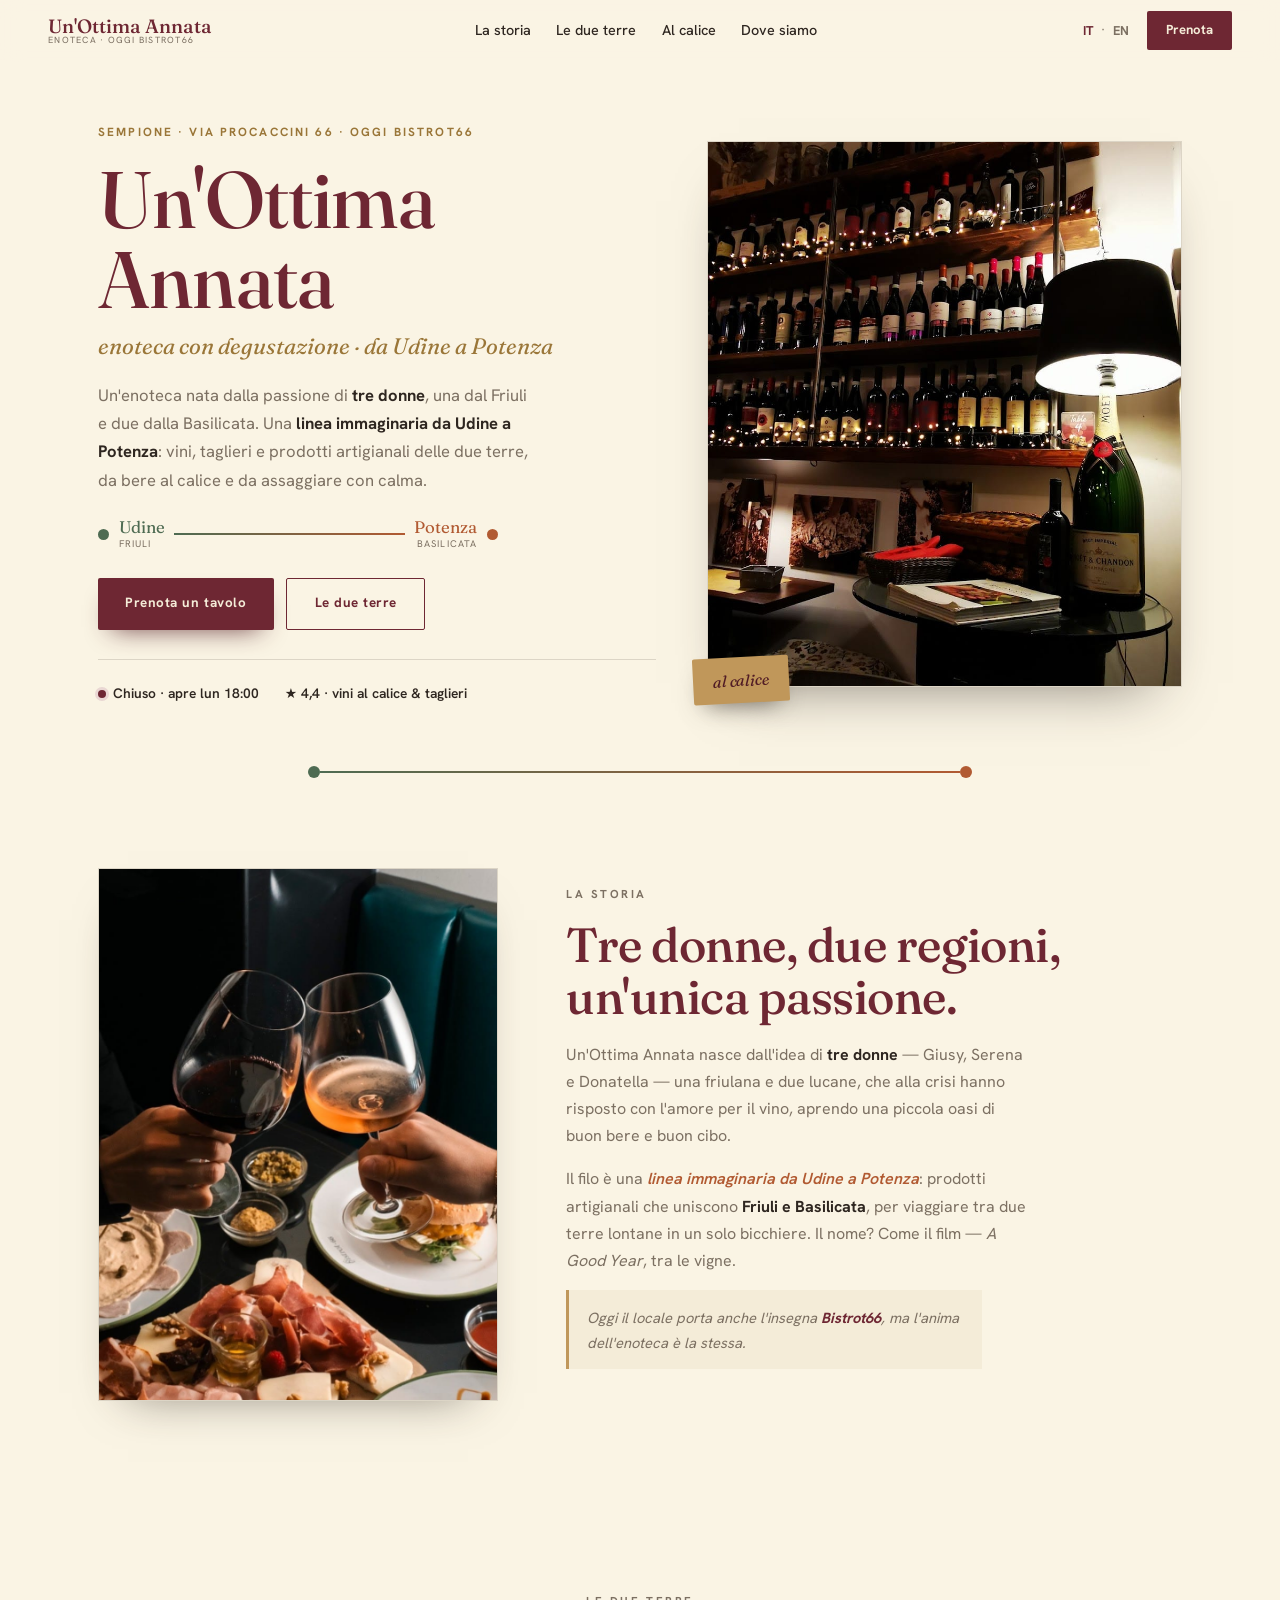
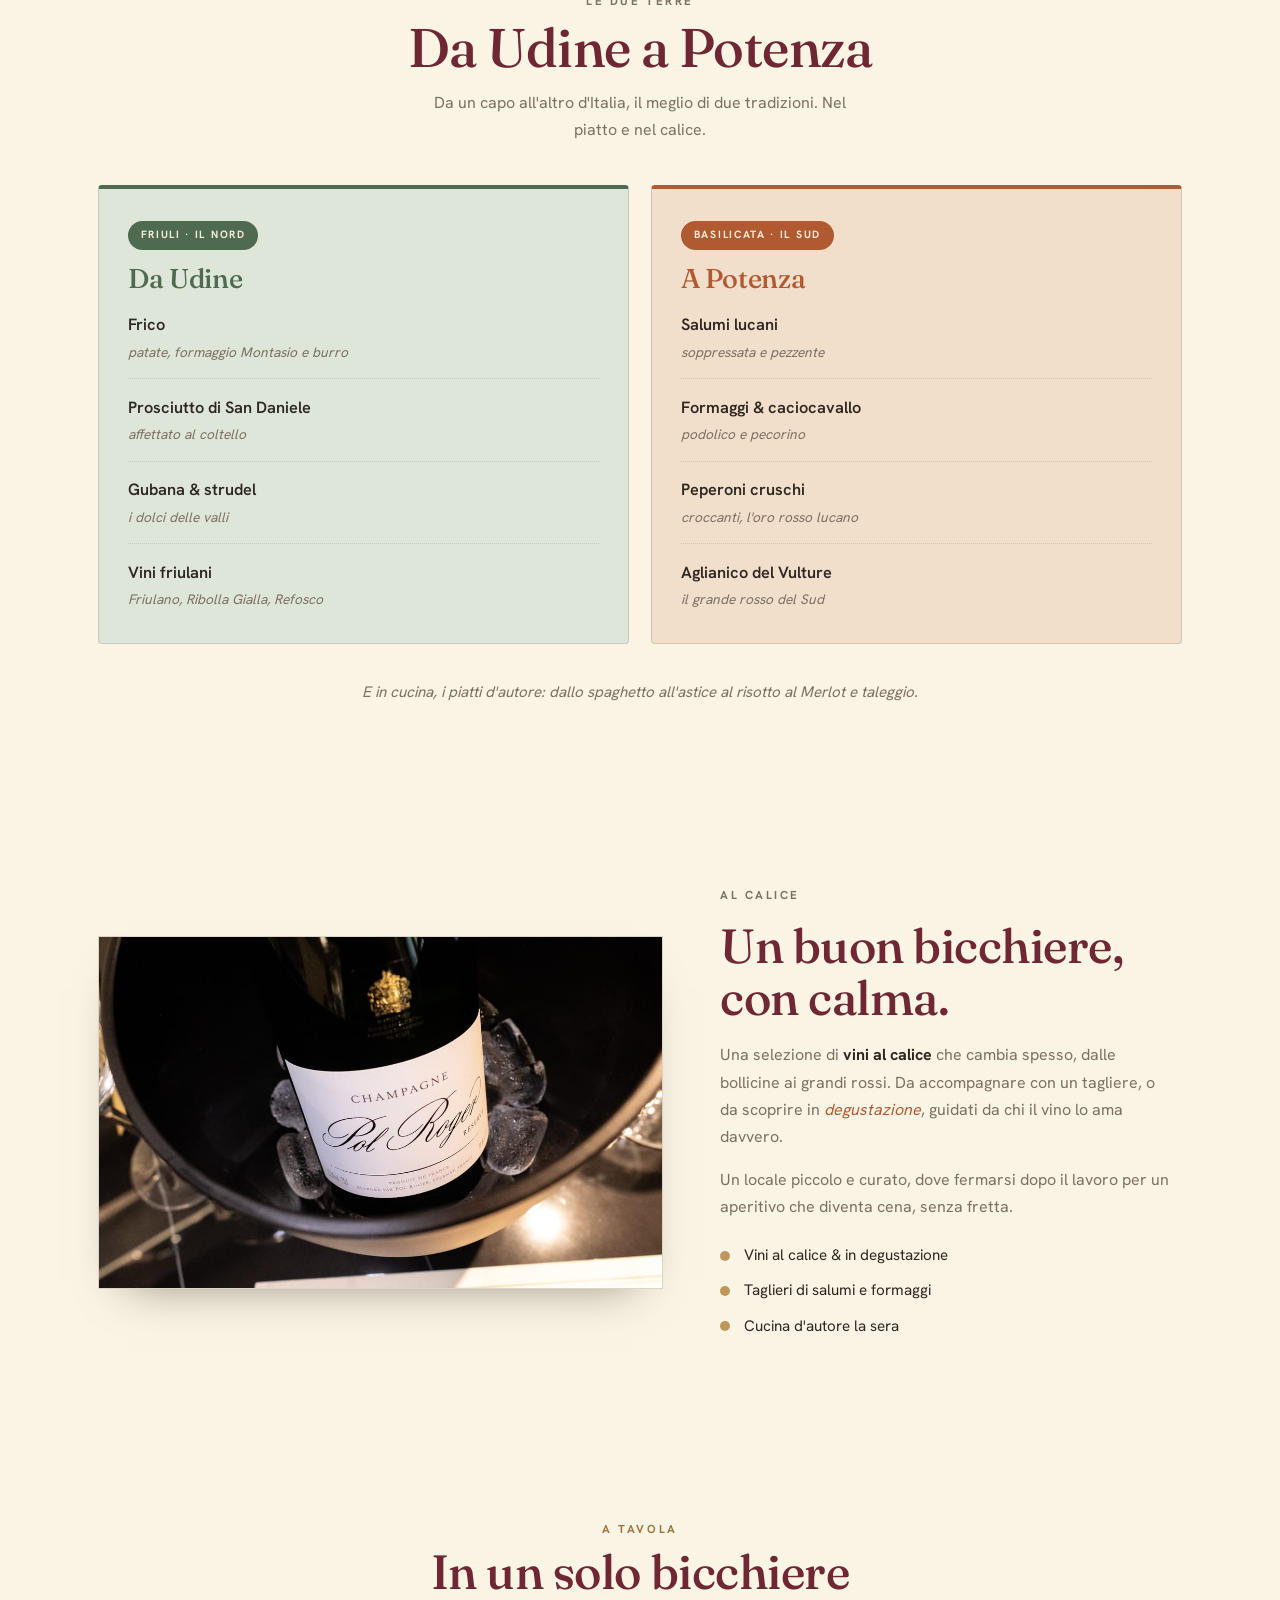
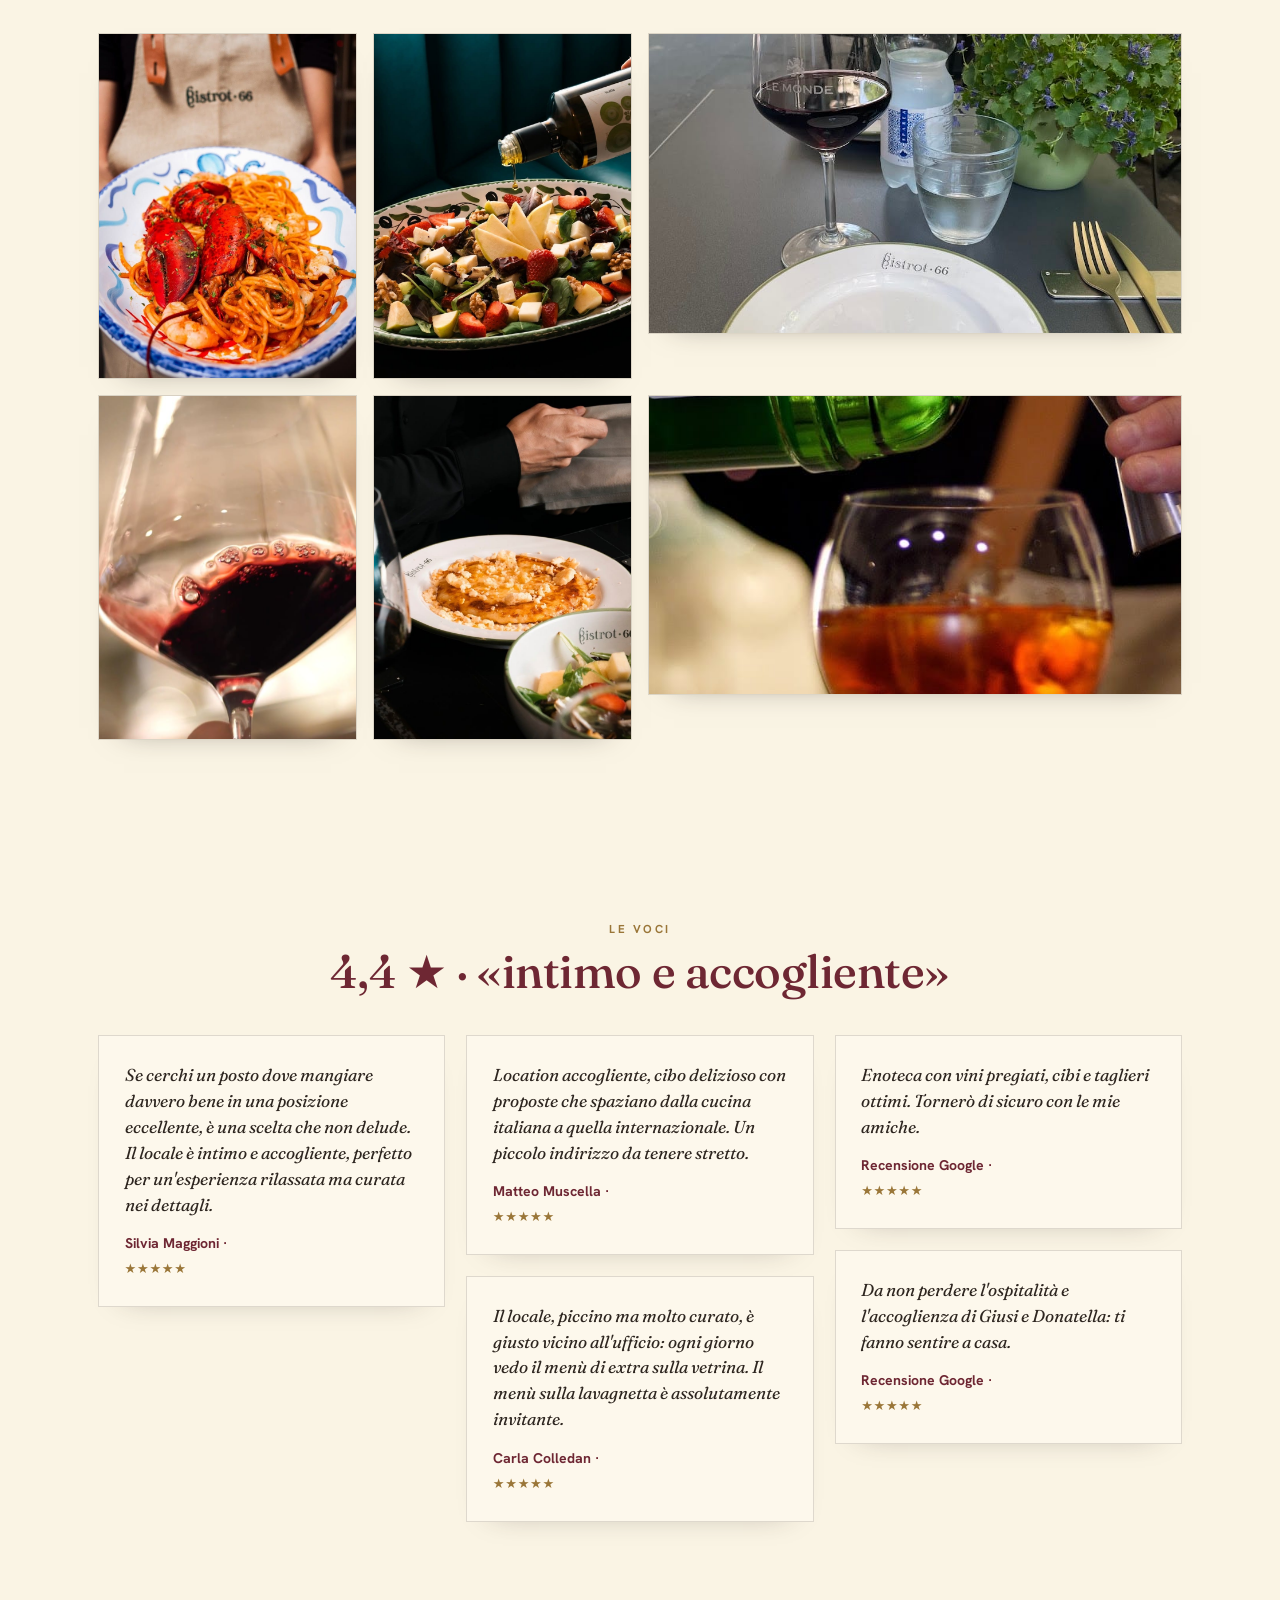
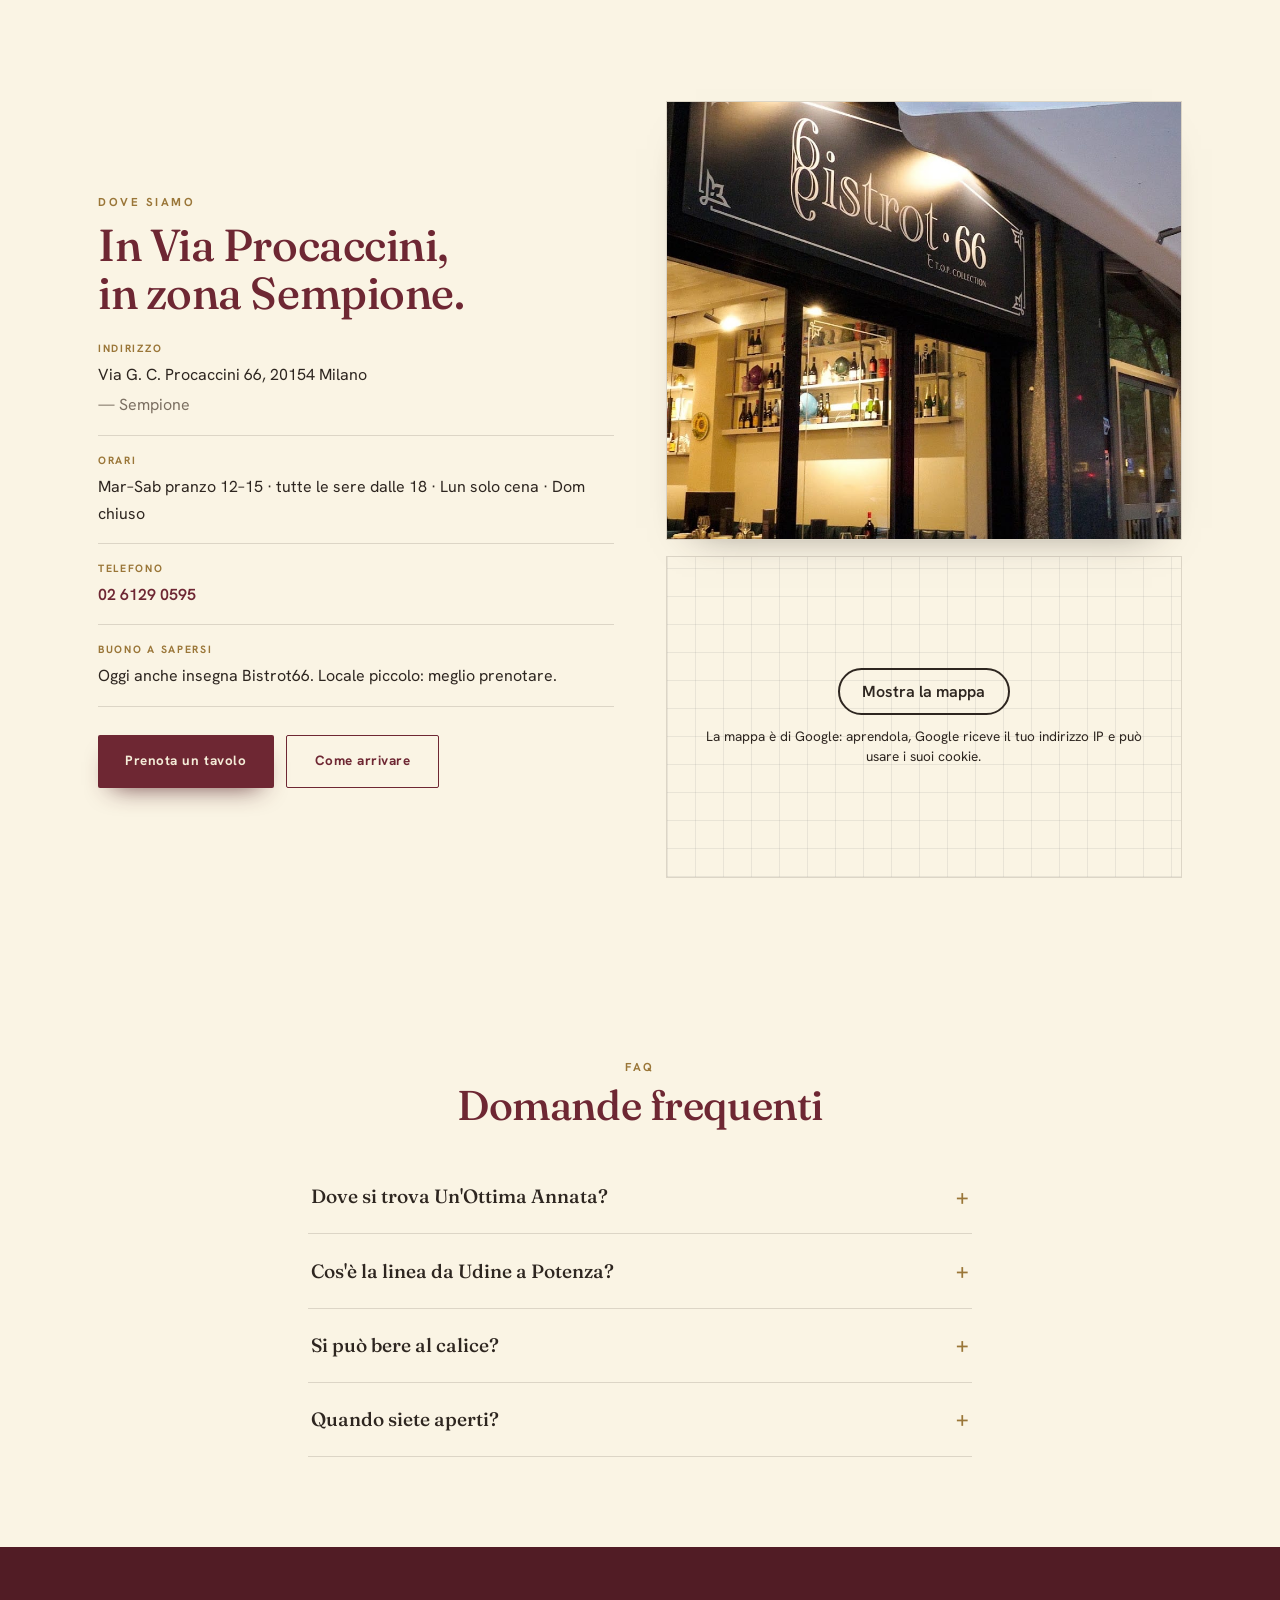
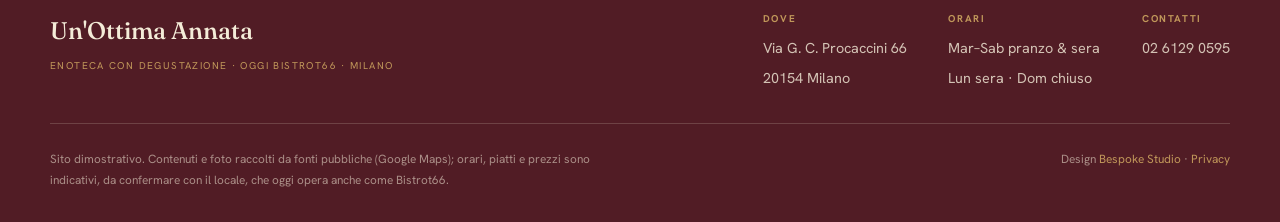
==== commit af581cab: "Privacy e pulizia: caratteri sul sito, mappa al clic, informativa, noindex - caratteri copiati nel s" ====
--- a/index.html
+++ b/index.html
@@ -3,6 +3,7 @@
 <head>
 <meta charset="UTF-8" />
 <meta name="viewport" content="width=device-width, initial-scale=1.0" />
+<meta name="robots" content="noindex">
 <title>Un'Ottima Annata — enoteca con degustazione, da Udine a Potenza · Milano</title>
 <meta name="description" content="Un'Ottima Annata (oggi Bistrot66): enoteca con degustazione a conduzione femminile in Via Procaccini 66, Sempione, Milano. Una linea immaginaria da Udine a Potenza — vini, taglieri e prodotti artigianali di Friuli e Basilicata. Vini al calice e cucina d'autore. 4,4★." />
 <link rel="canonical" href="https://rotenzark.github.io/un-ottima-annata/" />
@@ -22,30 +23,80 @@
 <link rel="icon" href="img/favicon.svg" type="image/svg+xml" />
 <link rel="icon" href="img/favicon-32.png" sizes="32x32" type="image/png" />
 <link rel="apple-touch-icon" href="img/apple-touch-icon.png" />
-<link rel="preconnect" href="https://fonts.googleapis.com" />
-<link rel="preconnect" href="https://fonts.gstatic.com" crossorigin />
-<link href="https://fonts.googleapis.com/css2?family=Fraunces:ital,opsz,wght@0,9..144,400;0,9..144,500;0,9..144,600;1,9..144,400&family=Hanken+Grotesk:wght@400;500;600;700&display=swap" rel="stylesheet" />
+<link rel="stylesheet" href="fonts/fonts.css?v=1">
 <link rel="stylesheet" href="css/styles.css?v=1" />
 <script type="application/ld+json">
 {
-  "@context": "https://schema.org", "@type": "Winery",
+  "@context": "https://schema.org",
+  "@type": "Winery",
   "name": "Un'Ottima Annata",
   "alternateName": "Bistrot66",
   "description": "Enoteca con degustazione a conduzione femminile a Milano, in Via Procaccini 66 (oggi Bistrot66): una linea immaginaria da Udine a Potenza, con vini, taglieri e prodotti artigianali di Friuli e Basilicata, vini al calice e cucina d'autore.",
   "url": "https://rotenzark.github.io/un-ottima-annata/",
-  "telephone": "+390261290595", "priceRange": "€€",
-  "servesCuisine": ["Enoteca", "Friulana", "Lucana", "Italiana"],
+  "telephone": "+390261290595",
+  "priceRange": "€€",
+  "servesCuisine": [
+    "Enoteca",
+    "Friulana",
+    "Lucana",
+    "Italiana"
+  ],
   "image": "https://rotenzark.github.io/un-ottima-annata/img/wine-wall.jpg",
-  "address": { "@type": "PostalAddress", "streetAddress": "Via Giulio Cesare Procaccini 66", "addressLocality": "Milano", "postalCode": "20154", "addressCountry": "IT" },
-  "geo": { "@type": "GeoCoordinates", "latitude": 45.481353, "longitude": 9.166657 },
-  "aggregateRating": { "@type": "AggregateRating", "ratingValue": "4.4", "reviewCount": "203" },
+  "address": {
+    "@type": "PostalAddress",
+    "streetAddress": "Via Giulio Cesare Procaccini 66",
+    "addressLocality": "Milano",
+    "postalCode": "20154",
+    "addressCountry": "IT"
+  },
+  "geo": {
+    "@type": "GeoCoordinates",
+    "latitude": 45.481353,
+    "longitude": 9.166657
+  },
   "openingHoursSpecification": [
-    { "@type": "OpeningHoursSpecification", "dayOfWeek": ["Tuesday","Wednesday","Thursday","Friday"], "opens": "12:00", "closes": "15:00" },
-    { "@type": "OpeningHoursSpecification", "dayOfWeek": "Saturday", "opens": "12:00", "closes": "15:30" },
-    { "@type": "OpeningHoursSpecification", "dayOfWeek": ["Monday","Tuesday","Wednesday","Thursday"], "opens": "18:00", "closes": "00:00" },
-    { "@type": "OpeningHoursSpecification", "dayOfWeek": ["Friday","Saturday"], "opens": "18:00", "closes": "01:00" }
+    {
+      "@type": "OpeningHoursSpecification",
+      "dayOfWeek": [
+        "Tuesday",
+        "Wednesday",
+        "Thursday",
+        "Friday"
+      ],
+      "opens": "12:00",
+      "closes": "15:00"
+    },
+    {
+      "@type": "OpeningHoursSpecification",
+      "dayOfWeek": "Saturday",
+      "opens": "12:00",
+      "closes": "15:30"
+    },
+    {
+      "@type": "OpeningHoursSpecification",
+      "dayOfWeek": [
+        "Monday",
+        "Tuesday",
+        "Wednesday",
+        "Thursday"
+      ],
+      "opens": "18:00",
+      "closes": "00:00"
+    },
+    {
+      "@type": "OpeningHoursSpecification",
+      "dayOfWeek": [
+        "Friday",
+        "Saturday"
+      ],
+      "opens": "18:00",
+      "closes": "01:00"
+    }
   ],
-  "sameAs": ["https://bistrot66.it/", "https://www.facebook.com/enotecaunottimaannata/"]
+  "sameAs": [
+    "https://bistrot66.it/",
+    "https://www.facebook.com/enotecaunottimaannata/"
+  ]
 }
 </script>
 <script type="application/ld+json">
@@ -217,7 +268,7 @@
     </div>
     <div class="dove-side reveal">
       <figure class="dove-photo"><img src="img/facciata.jpg" alt="L'ingresso del locale in Via Procaccini (insegna Bistrot66)" width="960" height="1200" loading="lazy" /></figure>
-      <div class="dove-map"><iframe title="Mappa Un'Ottima Annata / Bistrot66" src="https://www.google.com/maps?q=Bistrot66+Via+Procaccini+66+Milano&output=embed" loading="lazy" referrerpolicy="no-referrer-when-downgrade"></iframe></div>
+      <div class="dove-map"><div class="mappa-clic" data-mappa-clic style="--mappa-h: 320px"><template><iframe title="Mappa Un'Ottima Annata / Bistrot66" src="https://www.google.com/maps?q=Bistrot66+Via+Procaccini+66+Milano&output=embed" loading="lazy" referrerpolicy="no-referrer-when-downgrade"></iframe></template><div class="mappa-clic__velo"><a class="mappa-clic__btn" href="https://www.google.com/maps/dir/?api=1&destination=Bistrot66+Via+Procaccini+66+Milano" target="_blank" rel="noopener">Mostra la mappa</a><p class="mappa-clic__nota">La mappa è di Google: aprendola, Google riceve il tuo indirizzo IP e può usare i suoi cookie.</p></div></div></div>
     </div>
   </div>
 </section>
@@ -244,7 +295,7 @@
   </div>
   <div class="foot-bottom">
     <p data-i18n="foot.disclaimer">Sito dimostrativo. Contenuti e foto raccolti da fonti pubbliche (Google Maps); orari, piatti e prezzi sono indicativi, da confermare con il locale, che oggi opera anche come Bistrot66.</p>
-    <p class="foot-credit">Design <a href="https://bespokestud.io" target="_blank" rel="noopener">Bespoke Studio</a></p>
+    <p class="foot-credit">Design <a href="https://bespokestud.io" target="_blank" rel="noopener">Bespoke Studio</a> · <a href="privacy.html">Privacy</a></p>
   </div>
 </footer>
 
@@ -256,5 +307,6 @@
 
 <div id="lightbox" aria-hidden="true"><button id="lb-close" aria-label="Chiudi">✕</button><img id="lb-img" src="" alt="" /></div>
 <script src="js/main.js?v=1"></script>
+<script src="js/mappa-clic.js?v=1" defer></script>
 </body>
 </html>
--- a/fonts/fonts.css
+++ b/fonts/fonts.css
@@ -0,0 +1,253 @@
+/* Caratteri ospitati sul sito: nessuna richiesta a Google Fonts o Fontshare (giro privacy 1/10/2026). Licenze in LICENSE.txt. */
+/* vietnamese */
+@font-face {
+  font-family: 'Fraunces';
+  font-style: italic;
+  font-weight: 400;
+  font-display: swap;
+  src: url(fraunces-v38-6NUs8FyLNQOQZAnv9ZwNjucMHVn85Ni7emAe9lKqZTnbB-gzTK0K1ChJdt9hFwpX9W37ll9_mvIiQvTm.woff2) format('woff2');
+  unicode-range: U+0102-0103, U+0110-0111, U+0128-0129, U+0168-0169, U+01A0-01A1, U+01AF-01B0, U+0300-0301, U+0303-0304, U+0308-0309, U+0323, U+0329, U+1EA0-1EF9, U+20AB;
+}
+/* latin-ext */
+@font-face {
+  font-family: 'Fraunces';
+  font-style: italic;
+  font-weight: 400;
+  font-display: swap;
+  src: url(fraunces-v38-6NUs8FyLNQOQZAnv9ZwNjucMHVn85Ni7emAe9lKqZTnbB-gzTK0K1ChJdt9hFwpX9W37ll9_mvMiQvTm.woff2) format('woff2');
+  unicode-range: U+0100-02BA, U+02BD-02C5, U+02C7-02CC, U+02CE-02D7, U+02DD-02FF, U+0304, U+0308, U+0329, U+1D00-1DBF, U+1E00-1E9F, U+1EF2-1EFF, U+2020, U+20A0-20AB, U+20AD-20C0, U+2113, U+2C60-2C7F, U+A720-A7FF;
+}
+/* latin */
+@font-face {
+  font-family: 'Fraunces';
+  font-style: italic;
+  font-weight: 400;
+  font-display: swap;
+  src: url(fraunces-v38-6NUs8FyLNQOQZAnv9ZwNjucMHVn85Ni7emAe9lKqZTnbB-gzTK0K1ChJdt9hFwpX9W37ll9_mv0iQg.woff2) format('woff2');
+  unicode-range: U+0000-00FF, U+0131, U+0152-0153, U+02BB-02BC, U+02C6, U+02DA, U+02DC, U+0304, U+0308, U+0329, U+2000-206F, U+20AC, U+2122, U+2191, U+2193, U+2212, U+2215, U+FEFF, U+FFFD;
+}
+/* vietnamese */
+@font-face {
+  font-family: 'Fraunces';
+  font-style: normal;
+  font-weight: 400;
+  font-display: swap;
+  src: url(fraunces-v38-6NU78FyLNQOQZAnv9bYEvDiIdE9Ea92uemAk_WBq8U_9v0c2Wa0KxCBTeO-U.woff2) format('woff2');
+  unicode-range: U+0102-0103, U+0110-0111, U+0128-0129, U+0168-0169, U+01A0-01A1, U+01AF-01B0, U+0300-0301, U+0303-0304, U+0308-0309, U+0323, U+0329, U+1EA0-1EF9, U+20AB;
+}
+/* latin-ext */
+@font-face {
+  font-family: 'Fraunces';
+  font-style: normal;
+  font-weight: 400;
+  font-display: swap;
+  src: url(fraunces-v38-6NU78FyLNQOQZAnv9bYEvDiIdE9Ea92uemAk_WBq8U_9v0c2Wa0KxCFTeO-U.woff2) format('woff2');
+  unicode-range: U+0100-02BA, U+02BD-02C5, U+02C7-02CC, U+02CE-02D7, U+02DD-02FF, U+0304, U+0308, U+0329, U+1D00-1DBF, U+1E00-1E9F, U+1EF2-1EFF, U+2020, U+20A0-20AB, U+20AD-20C0, U+2113, U+2C60-2C7F, U+A720-A7FF;
+}
+/* latin */
+@font-face {
+  font-family: 'Fraunces';
+  font-style: normal;
+  font-weight: 400;
+  font-display: swap;
+  src: url(fraunces-v38-6NU78FyLNQOQZAnv9bYEvDiIdE9Ea92uemAk_WBq8U_9v0c2Wa0KxC9TeA.woff2) format('woff2');
+  unicode-range: U+0000-00FF, U+0131, U+0152-0153, U+02BB-02BC, U+02C6, U+02DA, U+02DC, U+0304, U+0308, U+0329, U+2000-206F, U+20AC, U+2122, U+2191, U+2193, U+2212, U+2215, U+FEFF, U+FFFD;
+}
+/* vietnamese */
+@font-face {
+  font-family: 'Fraunces';
+  font-style: normal;
+  font-weight: 500;
+  font-display: swap;
+  src: url(fraunces-v38-6NU78FyLNQOQZAnv9bYEvDiIdE9Ea92uemAk_WBq8U_9v0c2Wa0KxCBTeO-U.woff2) format('woff2');
+  unicode-range: U+0102-0103, U+0110-0111, U+0128-0129, U+0168-0169, U+01A0-01A1, U+01AF-01B0, U+0300-0301, U+0303-0304, U+0308-0309, U+0323, U+0329, U+1EA0-1EF9, U+20AB;
+}
+/* latin-ext */
+@font-face {
+  font-family: 'Fraunces';
+  font-style: normal;
+  font-weight: 500;
+  font-display: swap;
+  src: url(fraunces-v38-6NU78FyLNQOQZAnv9bYEvDiIdE9Ea92uemAk_WBq8U_9v0c2Wa0KxCFTeO-U.woff2) format('woff2');
+  unicode-range: U+0100-02BA, U+02BD-02C5, U+02C7-02CC, U+02CE-02D7, U+02DD-02FF, U+0304, U+0308, U+0329, U+1D00-1DBF, U+1E00-1E9F, U+1EF2-1EFF, U+2020, U+20A0-20AB, U+20AD-20C0, U+2113, U+2C60-2C7F, U+A720-A7FF;
+}
+/* latin */
+@font-face {
+  font-family: 'Fraunces';
+  font-style: normal;
+  font-weight: 500;
+  font-display: swap;
+  src: url(fraunces-v38-6NU78FyLNQOQZAnv9bYEvDiIdE9Ea92uemAk_WBq8U_9v0c2Wa0KxC9TeA.woff2) format('woff2');
+  unicode-range: U+0000-00FF, U+0131, U+0152-0153, U+02BB-02BC, U+02C6, U+02DA, U+02DC, U+0304, U+0308, U+0329, U+2000-206F, U+20AC, U+2122, U+2191, U+2193, U+2212, U+2215, U+FEFF, U+FFFD;
+}
+/* vietnamese */
+@font-face {
+  font-family: 'Fraunces';
+  font-style: normal;
+  font-weight: 600;
+  font-display: swap;
+  src: url(fraunces-v38-6NU78FyLNQOQZAnv9bYEvDiIdE9Ea92uemAk_WBq8U_9v0c2Wa0KxCBTeO-U.woff2) format('woff2');
+  unicode-range: U+0102-0103, U+0110-0111, U+0128-0129, U+0168-0169, U+01A0-01A1, U+01AF-01B0, U+0300-0301, U+0303-0304, U+0308-0309, U+0323, U+0329, U+1EA0-1EF9, U+20AB;
+}
+/* latin-ext */
+@font-face {
+  font-family: 'Fraunces';
+  font-style: normal;
+  font-weight: 600;
+  font-display: swap;
+  src: url(fraunces-v38-6NU78FyLNQOQZAnv9bYEvDiIdE9Ea92uemAk_WBq8U_9v0c2Wa0KxCFTeO-U.woff2) format('woff2');
+  unicode-range: U+0100-02BA, U+02BD-02C5, U+02C7-02CC, U+02CE-02D7, U+02DD-02FF, U+0304, U+0308, U+0329, U+1D00-1DBF, U+1E00-1E9F, U+1EF2-1EFF, U+2020, U+20A0-20AB, U+20AD-20C0, U+2113, U+2C60-2C7F, U+A720-A7FF;
+}
+/* latin */
+@font-face {
+  font-family: 'Fraunces';
+  font-style: normal;
+  font-weight: 600;
+  font-display: swap;
+  src: url(fraunces-v38-6NU78FyLNQOQZAnv9bYEvDiIdE9Ea92uemAk_WBq8U_9v0c2Wa0KxC9TeA.woff2) format('woff2');
+  unicode-range: U+0000-00FF, U+0131, U+0152-0153, U+02BB-02BC, U+02C6, U+02DA, U+02DC, U+0304, U+0308, U+0329, U+2000-206F, U+20AC, U+2122, U+2191, U+2193, U+2212, U+2215, U+FEFF, U+FFFD;
+}
+/* cyrillic-ext */
+@font-face {
+  font-family: 'Hanken Grotesk';
+  font-style: normal;
+  font-weight: 400;
+  font-display: swap;
+  src: url(hankengrotesk-v12-ieVn2YZDLWuGJpnzaiwFXS9tYtpQ59CjCQ.woff2) format('woff2');
+  unicode-range: U+0460-052F, U+1C80-1C8A, U+20B4, U+2DE0-2DFF, U+A640-A69F, U+FE2E-FE2F;
+}
+/* vietnamese */
+@font-face {
+  font-family: 'Hanken Grotesk';
+  font-style: normal;
+  font-weight: 400;
+  font-display: swap;
+  src: url(hankengrotesk-v12-ieVn2YZDLWuGJpnzaiwFXS9tYtpS59CjCQ.woff2) format('woff2');
+  unicode-range: U+0102-0103, U+0110-0111, U+0128-0129, U+0168-0169, U+01A0-01A1, U+01AF-01B0, U+0300-0301, U+0303-0304, U+0308-0309, U+0323, U+0329, U+1EA0-1EF9, U+20AB;
+}
+/* latin-ext */
+@font-face {
+  font-family: 'Hanken Grotesk';
+  font-style: normal;
+  font-weight: 400;
+  font-display: swap;
+  src: url(hankengrotesk-v12-ieVn2YZDLWuGJpnzaiwFXS9tYtpT59CjCQ.woff2) format('woff2');
+  unicode-range: U+0100-02BA, U+02BD-02C5, U+02C7-02CC, U+02CE-02D7, U+02DD-02FF, U+0304, U+0308, U+0329, U+1D00-1DBF, U+1E00-1E9F, U+1EF2-1EFF, U+2020, U+20A0-20AB, U+20AD-20C0, U+2113, U+2C60-2C7F, U+A720-A7FF;
+}
+/* latin */
+@font-face {
+  font-family: 'Hanken Grotesk';
+  font-style: normal;
+  font-weight: 400;
+  font-display: swap;
+  src: url(hankengrotesk-v12-ieVn2YZDLWuGJpnzaiwFXS9tYtpd59A.woff2) format('woff2');
+  unicode-range: U+0000-00FF, U+0131, U+0152-0153, U+02BB-02BC, U+02C6, U+02DA, U+02DC, U+0304, U+0308, U+0329, U+2000-206F, U+20AC, U+2122, U+2191, U+2193, U+2212, U+2215, U+FEFF, U+FFFD;
+}
+/* cyrillic-ext */
+@font-face {
+  font-family: 'Hanken Grotesk';
+  font-style: normal;
+  font-weight: 500;
+  font-display: swap;
+  src: url(hankengrotesk-v12-ieVn2YZDLWuGJpnzaiwFXS9tYtpQ59CjCQ.woff2) format('woff2');
+  unicode-range: U+0460-052F, U+1C80-1C8A, U+20B4, U+2DE0-2DFF, U+A640-A69F, U+FE2E-FE2F;
+}
+/* vietnamese */
+@font-face {
+  font-family: 'Hanken Grotesk';
+  font-style: normal;
+  font-weight: 500;
+  font-display: swap;
+  src: url(hankengrotesk-v12-ieVn2YZDLWuGJpnzaiwFXS9tYtpS59CjCQ.woff2) format('woff2');
+  unicode-range: U+0102-0103, U+0110-0111, U+0128-0129, U+0168-0169, U+01A0-01A1, U+01AF-01B0, U+0300-0301, U+0303-0304, U+0308-0309, U+0323, U+0329, U+1EA0-1EF9, U+20AB;
+}
+/* latin-ext */
+@font-face {
+  font-family: 'Hanken Grotesk';
+  font-style: normal;
+  font-weight: 500;
+  font-display: swap;
+  src: url(hankengrotesk-v12-ieVn2YZDLWuGJpnzaiwFXS9tYtpT59CjCQ.woff2) format('woff2');
+  unicode-range: U+0100-02BA, U+02BD-02C5, U+02C7-02CC, U+02CE-02D7, U+02DD-02FF, U+0304, U+0308, U+0329, U+1D00-1DBF, U+1E00-1E9F, U+1EF2-1EFF, U+2020, U+20A0-20AB, U+20AD-20C0, U+2113, U+2C60-2C7F, U+A720-A7FF;
+}
+/* latin */
+@font-face {
+  font-family: 'Hanken Grotesk';
+  font-style: normal;
+  font-weight: 500;
+  font-display: swap;
+  src: url(hankengrotesk-v12-ieVn2YZDLWuGJpnzaiwFXS9tYtpd59A.woff2) format('woff2');
+  unicode-range: U+0000-00FF, U+0131, U+0152-0153, U+02BB-02BC, U+02C6, U+02DA, U+02DC, U+0304, U+0308, U+0329, U+2000-206F, U+20AC, U+2122, U+2191, U+2193, U+2212, U+2215, U+FEFF, U+FFFD;
+}
+/* cyrillic-ext */
+@font-face {
+  font-family: 'Hanken Grotesk';
+  font-style: normal;
+  font-weight: 600;
+  font-display: swap;
+  src: url(hankengrotesk-v12-ieVn2YZDLWuGJpnzaiwFXS9tYtpQ59CjCQ.woff2) format('woff2');
+  unicode-range: U+0460-052F, U+1C80-1C8A, U+20B4, U+2DE0-2DFF, U+A640-A69F, U+FE2E-FE2F;
+}
+/* vietnamese */
+@font-face {
+  font-family: 'Hanken Grotesk';
+  font-style: normal;
+  font-weight: 600;
+  font-display: swap;
+  src: url(hankengrotesk-v12-ieVn2YZDLWuGJpnzaiwFXS9tYtpS59CjCQ.woff2) format('woff2');
+  unicode-range: U+0102-0103, U+0110-0111, U+0128-0129, U+0168-0169, U+01A0-01A1, U+01AF-01B0, U+0300-0301, U+0303-0304, U+0308-0309, U+0323, U+0329, U+1EA0-1EF9, U+20AB;
+}
+/* latin-ext */
+@font-face {
+  font-family: 'Hanken Grotesk';
+  font-style: normal;
+  font-weight: 600;
+  font-display: swap;
+  src: url(hankengrotesk-v12-ieVn2YZDLWuGJpnzaiwFXS9tYtpT59CjCQ.woff2) format('woff2');
+  unicode-range: U+0100-02BA, U+02BD-02C5, U+02C7-02CC, U+02CE-02D7, U+02DD-02FF, U+0304, U+0308, U+0329, U+1D00-1DBF, U+1E00-1E9F, U+1EF2-1EFF, U+2020, U+20A0-20AB, U+20AD-20C0, U+2113, U+2C60-2C7F, U+A720-A7FF;
+}
+/* latin */
+@font-face {
+  font-family: 'Hanken Grotesk';
+  font-style: normal;
+  font-weight: 600;
+  font-display: swap;
+  src: url(hankengrotesk-v12-ieVn2YZDLWuGJpnzaiwFXS9tYtpd59A.woff2) format('woff2');
+  unicode-range: U+0000-00FF, U+0131, U+0152-0153, U+02BB-02BC, U+02C6, U+02DA, U+02DC, U+0304, U+0308, U+0329, U+2000-206F, U+20AC, U+2122, U+2191, U+2193, U+2212, U+2215, U+FEFF, U+FFFD;
+}
+/* cyrillic-ext */
+@font-face {
+  font-family: 'Hanken Grotesk';
+  font-style: normal;
+  font-weight: 700;
+  font-display: swap;
+  src: url(hankengrotesk-v12-ieVn2YZDLWuGJpnzaiwFXS9tYtpQ59CjCQ.woff2) format('woff2');
+  unicode-range: U+0460-052F, U+1C80-1C8A, U+20B4, U+2DE0-2DFF, U+A640-A69F, U+FE2E-FE2F;
+}
+/* vietnamese */
+@font-face {
+  font-family: 'Hanken Grotesk';
+  font-style: normal;
+  font-weight: 700;
+  font-display: swap;
+  src: url(hankengrotesk-v12-ieVn2YZDLWuGJpnzaiwFXS9tYtpS59CjCQ.woff2) format('woff2');
+  unicode-range: U+0102-0103, U+0110-0111, U+0128-0129, U+0168-0169, U+01A0-01A1, U+01AF-01B0, U+0300-0301, U+0303-0304, U+0308-0309, U+0323, U+0329, U+1EA0-1EF9, U+20AB;
+}
+/* latin-ext */
+@font-face {
+  font-family: 'Hanken Grotesk';
+  font-style: normal;
+  font-weight: 700;
+  font-display: swap;
+  src: url(hankengrotesk-v12-ieVn2YZDLWuGJpnzaiwFXS9tYtpT59CjCQ.woff2) format('woff2');
+  unicode-range: U+0100-02BA, U+02BD-02C5, U+02C7-02CC, U+02CE-02D7, U+02DD-02FF, U+0304, U+0308, U+0329, U+1D00-1DBF, U+1E00-1E9F, U+1EF2-1EFF, U+2020, U+20A0-20AB, U+20AD-20C0, U+2113, U+2C60-2C7F, U+A720-A7FF;
+}
+/* latin */
+@font-face {
+  font-family: 'Hanken Grotesk';
+  font-style: normal;
+  font-weight: 700;
+  font-display: swap;
+  src: url(hankengrotesk-v12-ieVn2YZDLWuGJpnzaiwFXS9tYtpd59A.woff2) format('woff2');
+  unicode-range: U+0000-00FF, U+0131, U+0152-0153, U+02BB-02BC, U+02C6, U+02DA, U+02DC, U+0304, U+0308, U+0329, U+2000-206F, U+20AC, U+2122, U+2191, U+2193, U+2212, U+2215, U+FEFF, U+FFFD;
+}
--- a/css/styles.css
+++ b/css/styles.css
@@ -249,3 +249,12 @@
   .reveal{opacity:1;transform:none}
   html{scroll-behavior:auto}
 }
+
+/*MAPPACLIC*/
+/* la mappa Google si carica solo al clic (giro privacy 1/10/2026) */
+.mappa-clic { display: flex; align-items: center; justify-content: center; width: 100%; height: 100%; min-height: var(--mappa-h, 320px); box-sizing: border-box; padding: 24px; text-align: center; background: repeating-linear-gradient(0deg, rgba(127, 127, 127, 0.14) 0 1px, transparent 1px 28px), repeating-linear-gradient(90deg, rgba(127, 127, 127, 0.14) 0 1px, transparent 1px 28px); }
+.mappa-clic__velo { display: flex; flex-direction: column; align-items: center; gap: 12px; max-width: 32em; }
+.mappa-clic__btn { display: inline-block; padding: 0.75em 1.4em; border: 2px solid currentColor; border-radius: 999px; color: inherit; font: inherit; font-weight: 600; line-height: 1.2; text-decoration: none; background: transparent; cursor: pointer; }
+.mappa-clic__btn:hover, .mappa-clic__btn:focus-visible { text-decoration: underline; }
+.mappa-clic__nota { margin: 0; font-size: 0.85em; line-height: 1.45; }
+/*/MAPPACLIC*/
